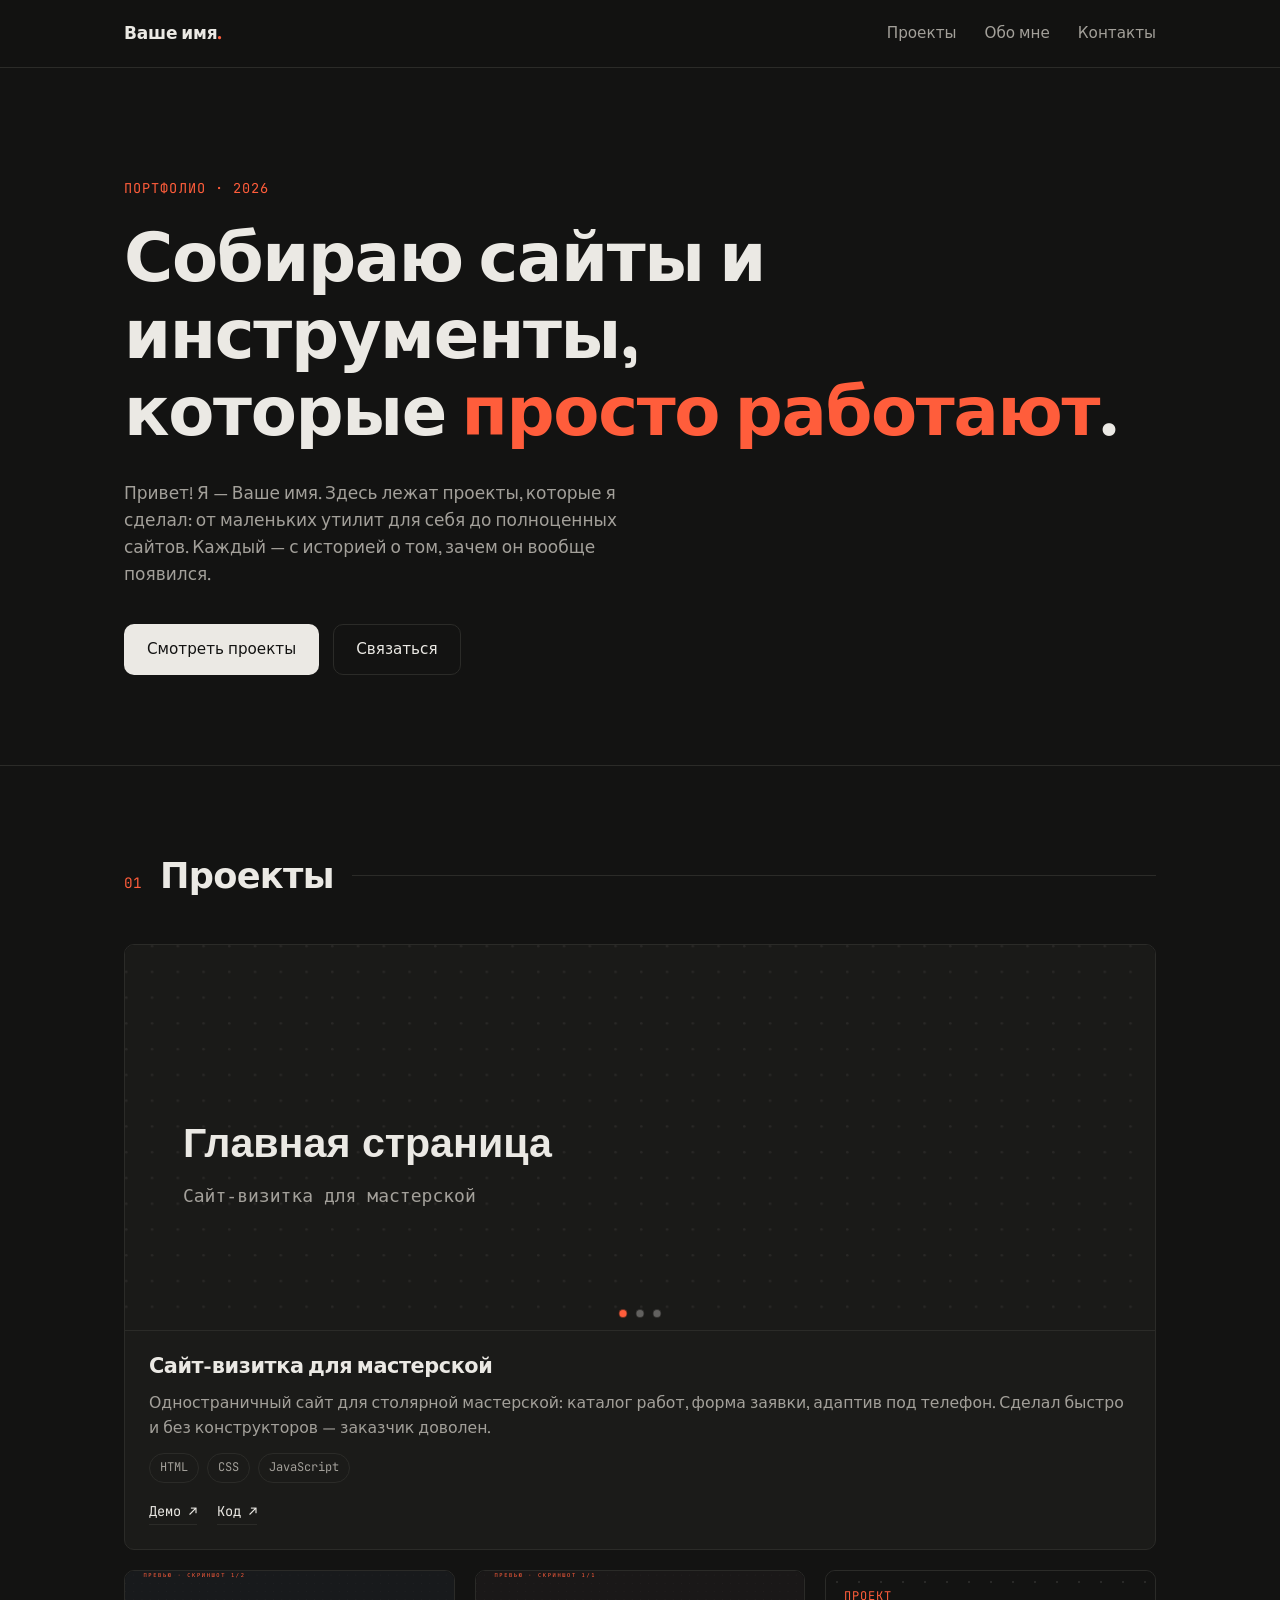
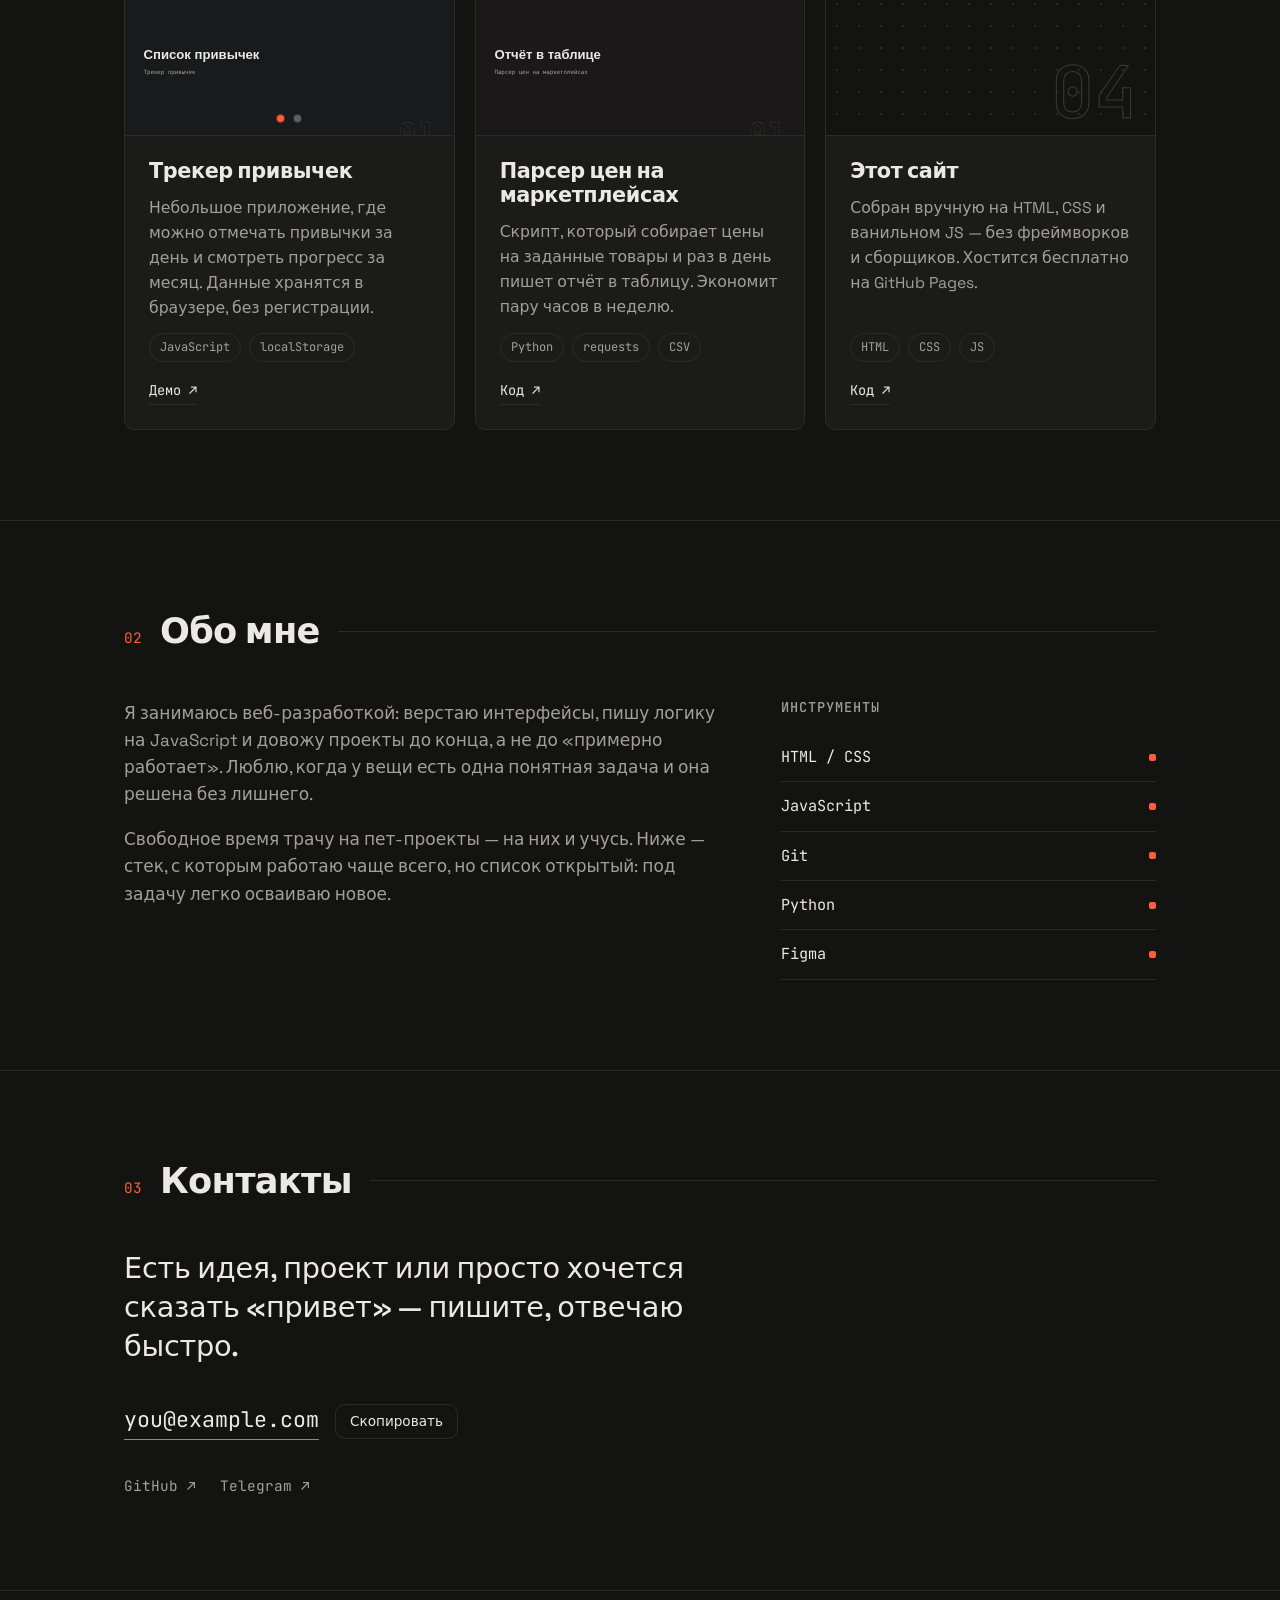
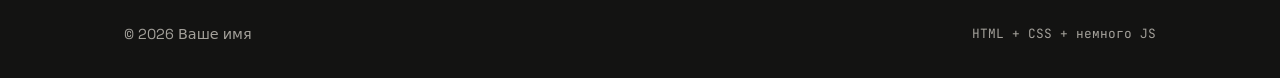
==== index.html @ ff2260fc "Портфолио: первая версия" ====
<!DOCTYPE html>
<html lang="ru">
<head>
  <meta charset="UTF-8">
  <meta name="viewport" content="width=device-width, initial-scale=1.0">
  <title>Портфолио — Ваше имя</title>
  <meta name="description" content="Портфолио: проекты, которыми я занимаюсь — сайты, инструменты и всё, что получилось собрать.">
  <link rel="icon" type="image/svg+xml" href="favicon.svg">

  <!-- Open Graph: так ссылка красиво выглядит, когда кидаешь её в телеграм -->
  <meta property="og:type" content="website">
  <meta property="og:title" content="Портфолио — Ваше имя">
  <meta property="og:description" content="Проекты, которыми я занимаюсь — сайты, инструменты и всё, что получилось собрать.">
  <meta property="og:locale" content="ru_RU">

  <link rel="preconnect" href="https://fonts.googleapis.com">
  <link rel="preconnect" href="https://fonts.gstatic.com" crossorigin>
  <link href="https://fonts.googleapis.com/css2?family=Space+Grotesk:wght@400;500;700&family=JetBrains+Mono:wght@400;500&display=swap" rel="stylesheet">

  <link rel="stylesheet" href="css/style.css">
</head>
<body>

  <a class="skip-link" href="#projects">Перейти к проектам</a>

  <header class="site-header" id="top">
    <div class="container header-inner">
      <a class="logo" href="#top"><span data-bind="name">Ваше имя</span></a>
      <nav class="site-nav" aria-label="Основная навигация">
        <a href="#projects">Проекты</a>
        <a href="#about">Обо мне</a>
        <a href="#contacts">Контакты</a>
      </nav>
    </div>
  </header>

  <main>

    <!-- ===== Приветствие =====
         Текст ниже — заглушка. Замени на свой: кто ты и что делаешь,
         одним-двумя предложениями, своими словами. -->
    <section class="hero">
      <div class="container">
        <p class="kicker mono">Портфолио · 2026</p>
        <h1 class="hero-title">
          Собираю сайты и инструменты,<br>
          которые <em>просто работают</em>.
        </h1>
        <p class="hero-text">
          Привет! Я — <span data-bind="name">Ваше имя</span>. Здесь лежат проекты,
          которые я сделал: от маленьких утилит для себя до полноценных сайтов.
          Каждый — с историей о том, зачем он вообще появился.
        </p>
        <div class="hero-actions">
          <a class="btn btn-solid" href="#projects">Смотреть проекты</a>
          <a class="btn btn-ghost" href="#contacts">Связаться</a>
        </div>
      </div>
    </section>

    <!-- ===== Проекты =====
         Сами проекты лежат в js/data.js — добавляй и меняй их там. -->
    <section class="section" id="projects">
      <div class="container">
        <div class="section-head">
          <span class="section-num mono">01</span>
          <h2>Проекты</h2>
          <span class="section-rule" aria-hidden="true"></span>
        </div>
        <div class="projects-grid" id="projects-grid">
          <!-- карточки рендерятся из js/data.js -->
        </div>
      </div>
    </section>

    <!-- ===== Обо мне ===== -->
    <section class="section" id="about">
      <div class="container">
        <div class="section-head">
          <span class="section-num mono">02</span>
          <h2>Обо мне</h2>
          <span class="section-rule" aria-hidden="true"></span>
        </div>
        <div class="about-grid">
          <div class="about-text">
            <!-- Замени на свой рассказ: чем занимаешься, что умеешь, что интересно. -->
            <p>
              Я занимаюсь веб-разработкой: верстаю интерфейсы, пишу логику на JavaScript
              и довожу проекты до конца, а не до «примерно работает». Люблю, когда у
              вещи есть одна понятная задача и она решена без лишнего.
            </p>
            <p>
              Свободное время трачу на пет-проекты — на них и учусь. Ниже — стек, с
              которым работаю чаще всего, но список открытый: под задачу легко осваиваю
              новое.
            </p>
          </div>
          <div class="about-stack">
            <h3 class="mono">Инструменты</h3>
            <ul class="stack-list mono">
              <li>HTML / CSS</li>
              <li>JavaScript</li>
              <li>Git</li>
              <li>Python</li>
              <li>Figma</li>
            </ul>
          </div>
        </div>
      </div>
    </section>

    <!-- ===== Контакты ===== -->
    <section class="section" id="contacts">
      <div class="container">
        <div class="section-head">
          <span class="section-num mono">03</span>
          <h2>Контакты</h2>
          <span class="section-rule" aria-hidden="true"></span>
        </div>
        <div class="contacts-inner">
          <p class="contacts-lead">
            Есть идея, проект или просто хочется сказать «привет» — пишите,
            отвечаю быстро.
          </p>
          <div class="email-row">
            <a class="email-link mono" id="email-link" href="mailto:you@example.com">you@example.com</a>
            <button class="btn btn-ghost btn-small" id="copy-email" type="button">Скопировать</button>
          </div>
          <ul class="socials mono" id="socials">
            <!-- ссылки подтягиваются из js/data.js -->
          </ul>
        </div>
      </div>
    </section>

  </main>

  <footer class="site-footer">
    <div class="container footer-inner">
      <span>© <span id="year">2026</span> <span data-bind="name">Ваше имя</span></span>
      <span class="mono footer-note">HTML + CSS + немного JS</span>
    </div>
  </footer>

  <script src="js/data.js"></script>
  <script src="js/main.js"></script>
</body>
</html>
---- css/style.css ----
/* ============================================================
   Портфолио — стили
   Палитра и шрифты настраиваются здесь, в :root
   ============================================================ */

:root {
  --bg: #131312;          /* фон страницы */
  --bg-soft: #1b1b19;     /* фон карточек и блоков */
  --ink: #ebe9e4;         /* основной текст */
  --muted: #a3a09a;       /* второстепенный текст */
  --line: #2b2b28;        /* границы и линейки */
  --accent: #ff5d3b;      /* акцентный цвет */

  --font-main: "Space Grotesk", system-ui, -apple-system, "Segoe UI", sans-serif;
  --font-mono: "JetBrains Mono", ui-monospace, "Cascadia Mono", monospace;

  --radius: 10px;
  --header-h: 68px;
}

/* ---------- База ---------- */

*,
*::before,
*::after {
  box-sizing: border-box;
}

html {
  scroll-padding-top: calc(var(--header-h) + 16px);
}

body {
  margin: 0;
  background: var(--bg);
  color: var(--ink);
  font-family: var(--font-main);
  font-size: 17px;
  line-height: 1.6;
  -webkit-font-smoothing: antialiased;
  text-rendering: optimizeLegibility;
}

.container {
  max-width: 1080px;
  margin: 0 auto;
  padding: 0 24px;
}

.mono {
  font-family: var(--font-mono);
}

a {
  color: inherit;
}

h1, h2, h3 {
  line-height: 1.15;
  margin: 0;
  font-weight: 700;
  letter-spacing: -0.02em;
}

::selection {
  background: var(--accent);
  color: var(--bg);
}

:focus-visible {
  outline: 2px solid var(--accent);
  outline-offset: 3px;
  border-radius: 4px;
}

.skip-link {
  position: absolute;
  left: -999px;
  top: 0;
  background: var(--accent);
  color: var(--bg);
  padding: 10px 16px;
  border-radius: 0 0 8px 0;
  z-index: 100;
}

.skip-link:focus {
  left: 0;
}

/* ---------- Шапка ---------- */

.site-header {
  position: sticky;
  top: 0;
  z-index: 50;
  height: var(--header-h);
  background: rgba(19, 19, 18, 0.85);
  backdrop-filter: blur(10px);
  -webkit-backdrop-filter: blur(10px);
  border-bottom: 1px solid var(--line);
}

.header-inner {
  height: 100%;
  display: flex;
  align-items: center;
  justify-content: space-between;
}

.logo {
  text-decoration: none;
  font-weight: 700;
  letter-spacing: -0.01em;
  white-space: nowrap;
}

.logo::after {
  content: ".";
  color: var(--accent);
}

.site-nav {
  display: flex;
  gap: 28px;
}

.site-nav a {
  text-decoration: none;
  color: var(--muted);
  font-size: 0.95rem;
  white-space: nowrap;
  transition: color 0.2s;
}

.site-nav a:hover {
  color: var(--ink);
}

/* ---------- Приветствие ---------- */

.hero {
  padding: 110px 0 90px;
  border-bottom: 1px solid var(--line);
}

.kicker {
  margin: 0 0 20px;
  color: var(--accent);
  font-size: 0.85rem;
  letter-spacing: 0.08em;
  text-transform: uppercase;
}

.hero-title {
  font-size: clamp(2.2rem, 6vw, 4.2rem);
  margin: 0 0 28px;
}

.hero-title em {
  font-style: normal;
  color: var(--accent);
}

.hero-text {
  max-width: 560px;
  color: var(--muted);
  margin: 0 0 36px;
}

.hero-actions {
  display: flex;
  gap: 14px;
  flex-wrap: wrap;
}

/* ---------- Кнопки ---------- */

.btn {
  display: inline-block;
  padding: 12px 22px;
  border-radius: var(--radius);
  text-decoration: none;
  font-family: var(--font-main);
  font-size: 0.95rem;
  font-weight: 500;
  border: 1px solid transparent;
  cursor: pointer;
  transition: background 0.2s, border-color 0.2s, color 0.2s, transform 0.15s;
}

.btn:active {
  transform: translateY(1px);
}

.btn-solid {
  background: var(--ink);
  color: var(--bg);
}

.btn-solid:hover {
  background: var(--accent);
  color: #131312;
}

.btn-ghost {
  border-color: var(--line);
  color: var(--ink);
  background: transparent;
}

.btn-ghost:hover {
  border-color: var(--accent);
  color: var(--accent);
}

.btn-small {
  padding: 8px 14px;
  font-size: 0.85rem;
}

/* ---------- Секции ---------- */

.section {
  padding: 90px 0;
  border-bottom: 1px solid var(--line);
}

.section-head {
  display: flex;
  align-items: baseline;
  gap: 18px;
  margin-bottom: 48px;
}

.section-num {
  color: var(--accent);
  font-size: 0.9rem;
}

.section-head h2 {
  font-size: clamp(1.6rem, 3.5vw, 2.2rem);
}

.section-rule {
  flex: 1;
  height: 1px;
  background: var(--line);
  align-self: center;
}

/* ---------- Проекты ---------- */

.projects-grid {
  display: grid;
  grid-template-columns: repeat(auto-fit, minmax(320px, 1fr));
  gap: 20px;
}

.project-card {
  display: flex;
  flex-direction: column;
  background: var(--bg-soft);
  border: 1px solid var(--line);
  border-radius: var(--radius);
  overflow: hidden;
  transition: border-color 0.2s, transform 0.2s;
}

.project-card:hover {
  border-color: #4a4a45;
  transform: translateY(-3px);
}

.project-card.featured {
  grid-column: 1 / -1;
}

.project-cover {
  position: relative;
  aspect-ratio: 16 / 8;
  background-color: var(--bg);
  background-image: radial-gradient(rgba(235, 233, 228, 0.10) 1px, transparent 1px);
  background-size: 22px 22px;
  border-bottom: 1px solid var(--line);
  overflow: hidden;
}

.project-card.featured .project-cover {
  aspect-ratio: 16 / 6;
}

.project-cover img {
  width: 100%;
  height: 100%;
  object-fit: cover;
  display: block;
}

.cover-num {
  position: absolute;
  right: 18px;
  bottom: 6px;
  font-family: var(--font-mono);
  font-size: 4.5rem;
  font-weight: 500;
  color: transparent;
  -webkit-text-stroke: 1px #3a3a36;
  line-height: 1;
  user-select: none;
}

.cover-tag {
  position: absolute;
  left: 18px;
  top: 16px;
  font-family: var(--font-mono);
  font-size: 0.75rem;
  letter-spacing: 0.08em;
  text-transform: uppercase;
  color: var(--accent);
}

.project-body {
  display: flex;
  flex-direction: column;
  gap: 12px;
  padding: 24px;
  flex: 1;
}

.project-title {
  font-size: 1.3rem;
}

.project-desc {
  margin: 0;
  color: var(--muted);
  font-size: 0.98rem;
  flex: 1;
}

.project-tags {
  display: flex;
  flex-wrap: wrap;
  gap: 8px;
  list-style: none;
  margin: 0;
  padding: 0;
}

.project-tags li {
  font-family: var(--font-mono);
  font-size: 0.75rem;
  color: var(--muted);
  border: 1px solid var(--line);
  padding: 4px 10px;
  border-radius: 999px;
}

.project-links {
  display: flex;
  gap: 20px;
  margin-top: 6px;
}

.project-links a {
  font-family: var(--font-mono);
  font-size: 0.85rem;
  text-decoration: none;
  color: var(--ink);
  border-bottom: 1px solid var(--line);
  padding-bottom: 2px;
  transition: border-color 0.2s, color 0.2s;
}

.project-links a:hover {
  color: var(--accent);
  border-color: var(--accent);
}

/* ---------- Обо мне ---------- */

.about-grid {
  display: grid;
  grid-template-columns: 1.6fr 1fr;
  gap: 56px;
}

.about-text p {
  margin: 0 0 18px;
  color: var(--muted);
  max-width: 60ch;
}

.about-text p:last-child {
  margin-bottom: 0;
}

.about-stack h3 {
  font-size: 0.85rem;
  font-weight: 500;
  letter-spacing: 0.08em;
  text-transform: uppercase;
  color: var(--muted);
  margin-bottom: 18px;
}

.stack-list {
  list-style: none;
  margin: 0;
  padding: 0;
  font-size: 0.95rem;
}

.stack-list li {
  padding: 12px 0;
  border-bottom: 1px solid var(--line);
  display: flex;
  align-items: center;
  justify-content: space-between;
}

.stack-list li::after {
  content: "";
  width: 7px;
  height: 7px;
  background: var(--accent);
  border-radius: 2px;
}

/* ---------- Контакты ---------- */

.contacts-inner {
  max-width: 620px;
}

.contacts-lead {
  font-size: clamp(1.3rem, 3vw, 1.8rem);
  font-weight: 500;
  line-height: 1.35;
  letter-spacing: -0.01em;
  margin: 0 0 36px;
}

.email-row {
  display: flex;
  align-items: center;
  gap: 16px;
  flex-wrap: wrap;
  margin-bottom: 32px;
}

.email-link {
  font-size: clamp(1.05rem, 2.5vw, 1.35rem);
  text-decoration: none;
  border-bottom: 1px solid var(--accent);
  padding-bottom: 3px;
  transition: color 0.2s;
}

.email-link:hover {
  color: var(--accent);
}

.socials {
  list-style: none;
  margin: 0;
  padding: 0;
  display: flex;
  gap: 24px;
  flex-wrap: wrap;
}

.socials a {
  text-decoration: none;
  color: var(--muted);
  font-size: 0.9rem;
  transition: color 0.2s;
}

.socials a:hover {
  color: var(--accent);
}

/* ---------- Подвал ---------- */

.site-footer {
  padding: 32px 0;
}

.footer-inner {
  display: flex;
  justify-content: space-between;
  align-items: center;
  gap: 12px;
  flex-wrap: wrap;
  color: var(--muted);
  font-size: 0.9rem;
}

.footer-note {
  font-size: 0.8rem;
  color: var(--muted);
}

/* ---------- Анимация появления ---------- */

.reveal {
  opacity: 0;
  transform: translateY(18px);
  transition: opacity 0.6s ease, transform 0.6s ease;
}

.reveal.is-visible {
  opacity: 1;
  transform: none;
}

@media (prefers-reduced-motion: reduce) {
  .reveal {
    opacity: 1;
    transform: none;
    transition: none;
  }
  html {
    scroll-behavior: auto;
  }
  .project-card:hover {
    transform: none;
  }
}

/* ---------- Адаптив ---------- */

@media (max-width: 480px) {
  .header-inner {
    gap: 12px;
  }

  .site-nav {
    gap: 16px;
  }

  .site-nav a {
    font-size: 0.88rem;
  }
}

@media (max-width: 760px) {
  .hero {
    padding: 70px 0 60px;
  }

  .section {
    padding: 60px 0;
  }

  .about-grid {
    grid-template-columns: 1fr;
    gap: 40px;
  }

  .project-card.featured .project-cover {
    aspect-ratio: 16 / 8;
  }

  .cover-num {
    font-size: 3.4rem;
  }
}

/* ---------- Галерея в карточке проекта ---------- */

.cover-track {
  display: flex;
  width: 100%;
  height: 100%;
  overflow-x: auto;
  scroll-snap-type: x mandatory;
  scrollbar-width: none; /* Firefox */
}

.cover-track::-webkit-scrollbar {
  display: none;
}

.cover-slide {
  flex: 0 0 100%;
  scroll-snap-align: start;
  padding: 0;
  border: none;
  background: var(--bg);
  cursor: zoom-in;
  display: block;
}

.cover-slide img {
  width: 100%;
  height: 100%;
  object-fit: cover;
  display: block;
  user-select: none;
  -webkit-user-drag: none;
}

/* Круглая стрелка — общая для галереи в карточке и лайтбокса */
.g-arrow {
  width: 42px;
  height: 42px;
  border-radius: 50%;
  border: 1px solid var(--line);
  background: rgba(19, 19, 18, 0.75);
  backdrop-filter: blur(6px);
  -webkit-backdrop-filter: blur(6px);
  color: var(--ink);
  display: flex;
  align-items: center;
  justify-content: center;
  cursor: pointer;
  padding: 0;
  transition: border-color 0.2s, color 0.2s, opacity 0.2s;
}

.g-arrow:hover:not(:disabled) {
  border-color: var(--accent);
  color: var(--accent);
}

.g-arrow:disabled {
  opacity: 0.25;
  cursor: default;
}

/* Стрелки внутри обложки карточки */
.project-cover .g-arrow {
  position: absolute;
  top: 50%;
  transform: translateY(-50%);
  z-index: 2;
  opacity: 0;
}

.project-cover .g-arrow.prev { left: 14px; }
.project-cover .g-arrow.next { right: 14px; }

.project-card:hover .project-cover .g-arrow,
.project-card:focus-within .project-cover .g-arrow {
  opacity: 1;
}

@media (hover: none) {
  /* На сенсорных экранах листают свайпом — стрелки не нужны */
  .project-cover .g-arrow {
    display: none;
  }
}

.gallery-dots {
  position: absolute;
  left: 50%;
  bottom: 12px;
  transform: translateX(-50%);
  display: flex;
  gap: 8px;
  z-index: 2;
}

.gallery-dot {
  width: 9px;
  height: 9px;
  padding: 0;
  border-radius: 50%;
  border: 1px solid rgba(19, 19, 18, 0.6);
  background: rgba(235, 233, 228, 0.35);
  cursor: pointer;
  transition: background 0.2s;
}

.gallery-dot.is-active {
  background: var(--accent);
}

/* ---------- Лайтбокс (большой просмотр) ---------- */

.lightbox {
  position: fixed;
  inset: 0;
  z-index: 200;
  display: flex;
  flex-direction: column;
  align-items: center;
  justify-content: center;
  gap: 18px;
  padding: 24px;
  background: rgba(12, 12, 11, 0.92);
  opacity: 0;
  transition: opacity 0.2s ease;
}

.lightbox.is-open {
  opacity: 1;
}

/* Фокус уходит на сам диалог, чтобы на экране не мигала рамка */
.lightbox:focus,
.lightbox:focus-visible {
  outline: none;
}

.lightbox[hidden] {
  display: none;
}

.lightbox-backdrop {
  position: absolute;
  inset: 0;
}

.lightbox-figure {
  position: relative;
  margin: 0;
  display: flex;
  flex-direction: column;
  align-items: center;
  gap: 14px;
  z-index: 1;
}

.lightbox-img {
  max-width: min(1100px, 92vw);
  max-height: 74vh;
  object-fit: contain;
  border: 1px solid var(--line);
  border-radius: var(--radius);
  background: var(--bg-soft);
}

.lightbox-caption {
  color: var(--muted);
  font-size: 0.85rem;
  letter-spacing: 0.04em;
}

.lightbox-close {
  position: absolute;
  top: 20px;
  right: 20px;
  width: 44px;
  height: 44px;
  border-radius: 50%;
  border: 1px solid var(--line);
  background: rgba(19, 19, 18, 0.75);
  color: var(--ink);
  display: flex;
  align-items: center;
  justify-content: center;
  cursor: pointer;
  z-index: 2;
  transition: border-color 0.2s, color 0.2s;
}

.lightbox-close:hover {
  border-color: var(--accent);
  color: var(--accent);
}

.lightbox .g-arrow.prev {
  position: absolute;
  left: 20px;
  top: 50%;
  transform: translateY(-50%);
  z-index: 2;
}

.lightbox .g-arrow.next {
  position: absolute;
  right: 20px;
  top: 50%;
  transform: translateY(-50%);
  z-index: 2;
}

.lightbox-demo {
  z-index: 1;
}

@media (max-width: 600px) {
  .lightbox {
    padding: 14px;
    gap: 12px;
  }

  .lightbox-img {
    max-height: 66vh;
  }

  .lightbox-close {
    top: 12px;
    right: 12px;
  }

  .lightbox .g-arrow.prev { left: 10px; }
  .lightbox .g-arrow.next { right: 10px; }
}

@media (prefers-reduced-motion: reduce) {
  .lightbox,
  .g-arrow,
  .gallery-dot {
    transition: none;
  }
}
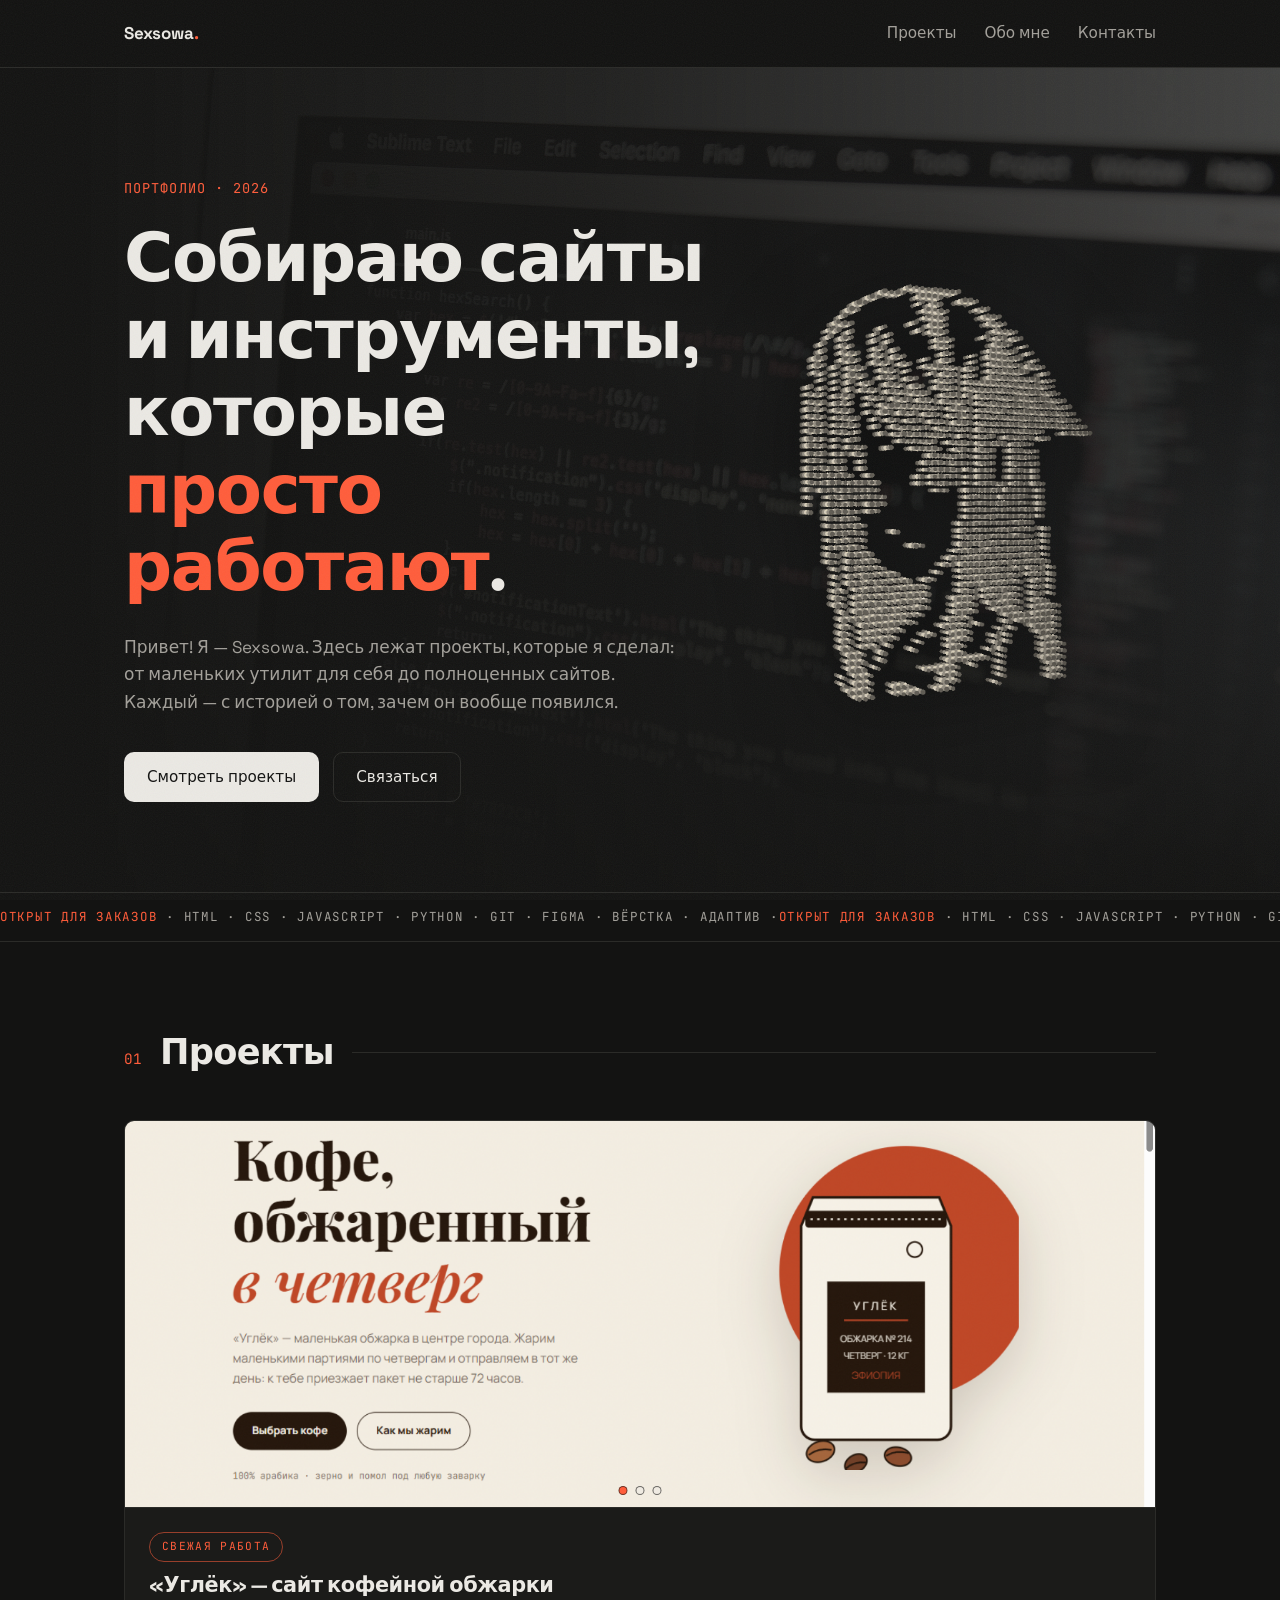
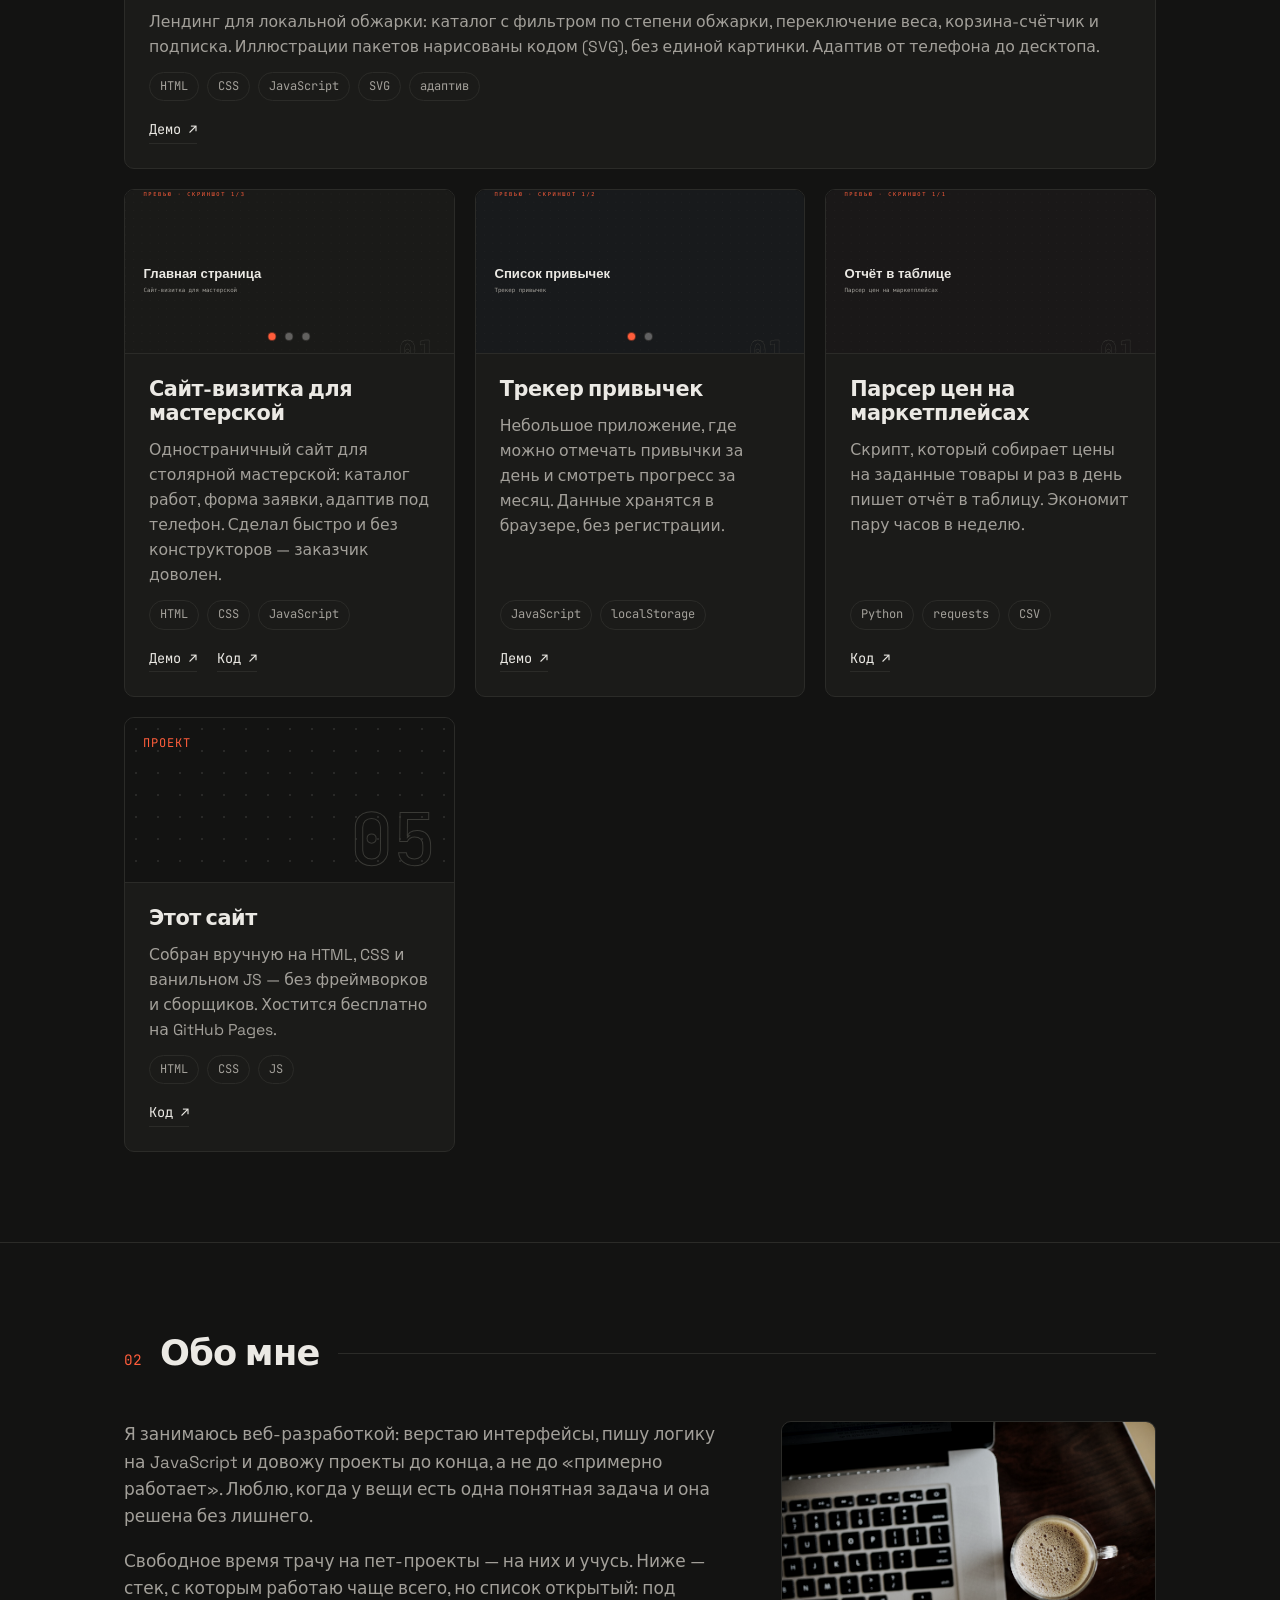
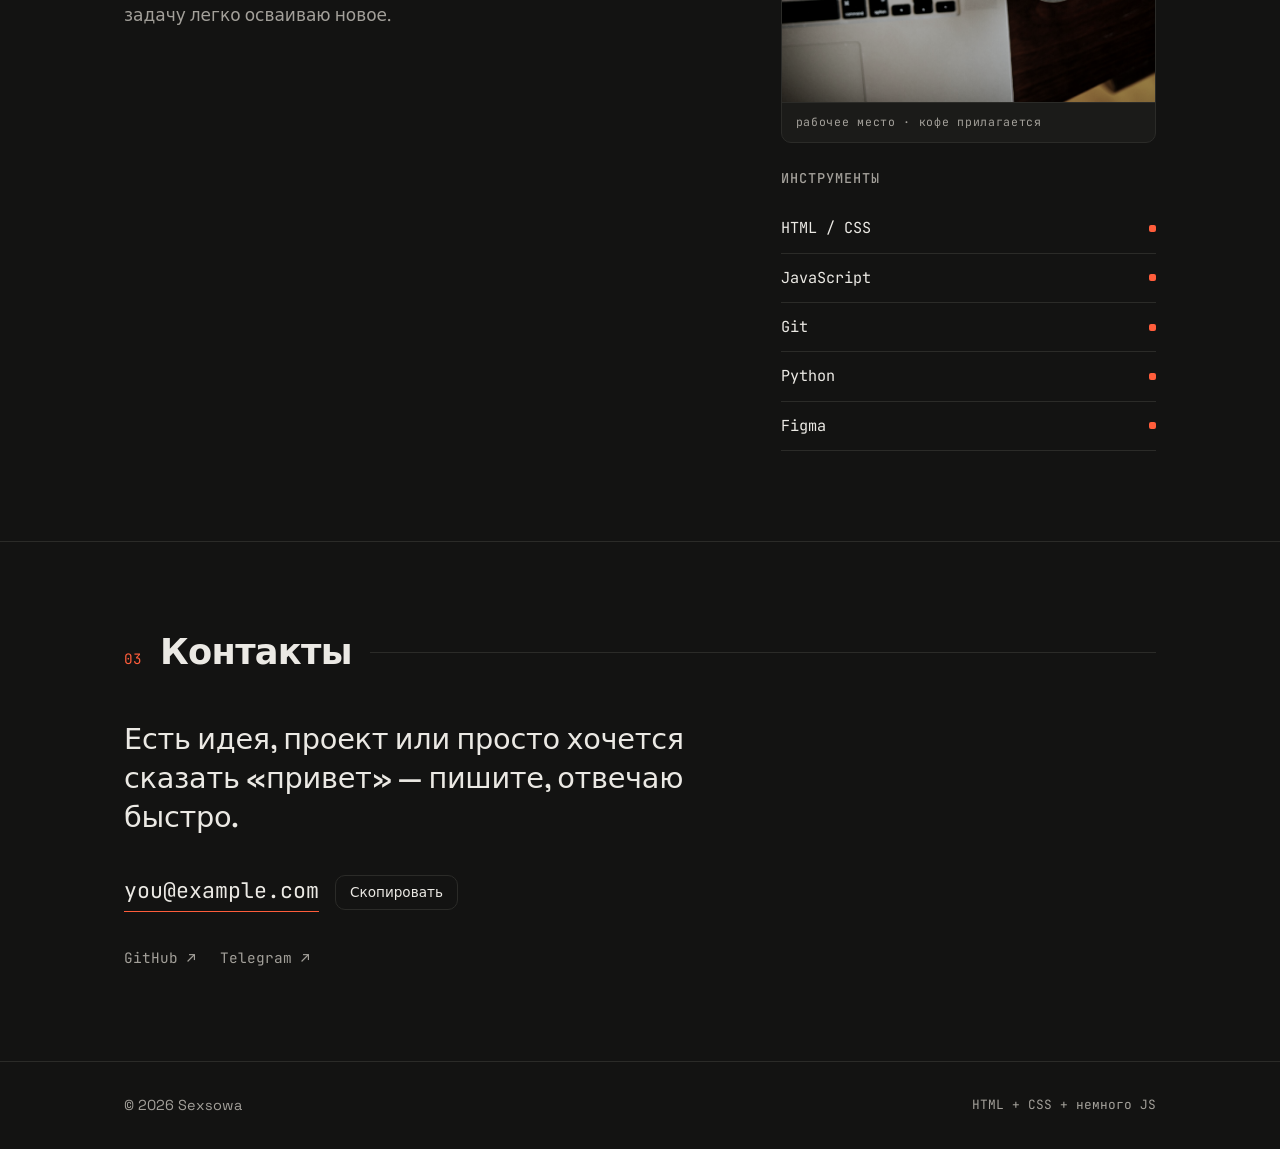
==== commit 8c54f23e: "Ник Sexsowa в оформлении, гиф-сигнатура в hero, фон и бегущая строка" ====
--- a/index.html
+++ b/index.html
@@ -3,13 +3,13 @@
 <head>
   <meta charset="UTF-8">
   <meta name="viewport" content="width=device-width, initial-scale=1.0">
-  <title>Портфолио — Ваше имя</title>
-  <meta name="description" content="Портфолио: проекты, которыми я занимаюсь — сайты, инструменты и всё, что получилось собрать.">
+  <title>Sexsowa — портфолио</title>
+  <meta name="description" content="Портфолио Sexsowa: проекты, которыми я занимаюсь — сайты, инструменты и всё, что получилось собрать.">
   <link rel="icon" type="image/svg+xml" href="favicon.svg">
 
   <!-- Open Graph: так ссылка красиво выглядит, когда кидаешь её в телеграм -->
   <meta property="og:type" content="website">
-  <meta property="og:title" content="Портфолио — Ваше имя">
+  <meta property="og:title" content="Sexsowa — портфолио">
   <meta property="og:description" content="Проекты, которыми я занимаюсь — сайты, инструменты и всё, что получилось собрать.">
   <meta property="og:locale" content="ru_RU">
 
@@ -36,27 +36,42 @@
 
   <main>
 
-    <!-- ===== Приветствие =====
-         Текст ниже — заглушка. Замени на свой: кто ты и что делаешь,
-         одним-двумя предложениями, своими словами. -->
+    <!-- ===== Приветствие ===== -->
     <section class="hero">
-      <div class="container">
-        <p class="kicker mono">Портфолио · 2026</p>
-        <h1 class="hero-title">
-          Собираю сайты и инструменты,<br>
-          которые <em>просто работают</em>.
-        </h1>
-        <p class="hero-text">
-          Привет! Я — <span data-bind="name">Ваше имя</span>. Здесь лежат проекты,
-          которые я сделал: от маленьких утилит для себя до полноценных сайтов.
-          Каждый — с историей о том, зачем он вообще появился.
-        </p>
-        <div class="hero-actions">
-          <a class="btn btn-solid" href="#projects">Смотреть проекты</a>
-          <a class="btn btn-ghost" href="#contacts">Связаться</a>
+      <!-- Фото: "Macro laptop coding" с Wikimedia Commons (оригинал Unsplash) -->
+      <div class="hero-bg" aria-hidden="true">
+        <img src="img/hero.jpg" alt="">
+      </div>
+      <div class="container hero-grid">
+        <div class="hero-main">
+          <p class="kicker mono">Портфолио · 2026</p>
+          <h1 class="hero-title">
+            Собираю сайты и инструменты,<br>
+            которые <em>просто работают</em>.
+          </h1>
+          <p class="hero-text">
+            Привет! Я — <span data-bind="name">Sexsowa</span>. Здесь лежат проекты,
+            которые я сделал: от маленьких утилит для себя до полноценных сайтов.
+            Каждый — с историей о том, зачем он вообще появился.
+          </p>
+          <div class="hero-actions">
+            <a class="btn btn-solid" href="#projects">Смотреть проекты</a>
+            <a class="btn btn-ghost" href="#contacts">Связаться</a>
+          </div>
+        </div>
+        <div class="hero-art">
+          <img src="img/sig.gif" alt="Анимированная сигнатура Sexsowa" width="480" height="574">
         </div>
       </div>
     </section>
+
+    <!-- ===== Бегущая строка ===== -->
+    <div class="ticker" aria-hidden="true">
+      <div class="ticker-track mono">
+        <span><em>открыт для заказов</em> · HTML · CSS · JavaScript · Python · Git · Figma · вёрстка · адаптив · </span>
+        <span><em>открыт для заказов</em> · HTML · CSS · JavaScript · Python · Git · Figma · вёрстка · адаптив · </span>
+      </div>
+    </div>
 
     <!-- ===== Проекты =====
          Сами проекты лежат в js/data.js — добавляй и меняй их там. -->
@@ -95,15 +110,22 @@
               новое.
             </p>
           </div>
-          <div class="about-stack">
-            <h3 class="mono">Инструменты</h3>
-            <ul class="stack-list mono">
-              <li>HTML / CSS</li>
-              <li>JavaScript</li>
-              <li>Git</li>
-              <li>Python</li>
-              <li>Figma</li>
-            </ul>
+          <div class="about-side">
+            <!-- Фото: "Coffee cup next to laptop..." с Wikimedia Commons -->
+            <figure class="about-photo">
+              <img src="img/about.jpg" alt="Ноутбук и чашка кофе на деревянном столе — рабочее место">
+              <figcaption class="mono">рабочее место · кофе прилагается</figcaption>
+            </figure>
+            <div class="about-stack">
+              <h3 class="mono">Инструменты</h3>
+              <ul class="stack-list mono">
+                <li>HTML / CSS</li>
+                <li>JavaScript</li>
+                <li>Git</li>
+                <li>Python</li>
+                <li>Figma</li>
+              </ul>
+            </div>
           </div>
         </div>
       </div>
--- a/css/style.css
+++ b/css/style.css
@@ -140,8 +140,67 @@
 /* ---------- Приветствие ---------- */
 
 .hero {
+  position: relative;
   padding: 110px 0 90px;
   border-bottom: 1px solid var(--line);
+  overflow: hidden;
+}
+
+.hero .container {
+  position: relative;
+  z-index: 1;
+}
+
+/* фоновое фото: тёмный редактор с кодом, приглушён градиентом */
+.hero-bg {
+  position: absolute;
+  inset: 0;
+  z-index: 0;
+}
+
+.hero-bg img {
+  width: 100%;
+  height: 100%;
+  object-fit: cover;
+  object-position: 70% center;
+  filter: grayscale(65%) contrast(1.05) brightness(0.55);
+  opacity: 0.5;
+}
+
+.hero-bg::after {
+  content: "";
+  position: absolute;
+  inset: 0;
+  background:
+    linear-gradient(90deg, var(--bg) 6%, rgba(19, 19, 18, 0.78) 46%, rgba(19, 19, 18, 0.22) 100%),
+    linear-gradient(0deg, var(--bg) 0%, rgba(19, 19, 18, 0) 45%);
+}
+
+/* Сетка приветствия: текст слева, анимационная сигнатура справа */
+.hero-grid {
+  display: grid;
+  grid-template-columns: 1.5fr 1fr;
+  gap: 48px;
+  align-items: center;
+}
+
+.hero-art {
+  display: flex;
+  justify-content: center;
+}
+
+.hero-art img {
+  width: auto;
+  max-width: 100%;
+  height: auto;
+  max-height: 440px;
+  filter: drop-shadow(0 18px 44px rgba(0, 0, 0, 0.55));
+}
+
+@media (prefers-reduced-motion: reduce) {
+  .hero-art img {
+    display: none;
+  }
 }
 
 .kicker {
@@ -219,6 +278,38 @@
   font-size: 0.85rem;
 }
 
+/* ---------- Бегущая строка ---------- */
+
+.ticker {
+  overflow: hidden;
+  padding: 14px 0;
+  border-bottom: 1px solid var(--line);
+  background: var(--bg);
+}
+
+.ticker-track {
+  display: flex;
+  width: max-content;
+  animation: ticker-scroll 38s linear infinite;
+}
+
+.ticker-track span {
+  white-space: nowrap;
+  font-size: 0.78rem;
+  letter-spacing: 0.14em;
+  text-transform: uppercase;
+  color: var(--muted);
+}
+
+.ticker-track em {
+  font-style: normal;
+  color: var(--accent);
+}
+
+@keyframes ticker-scroll {
+  to { transform: translateX(-50%); }
+}
+
 /* ---------- Секции ---------- */
 
 .section {
@@ -329,6 +420,17 @@
   flex: 1;
 }
 
+.card-badge {
+  width: max-content;
+  padding: 5px 12px;
+  border: 1px solid rgba(255, 93, 59, 0.55);
+  color: var(--accent);
+  border-radius: 999px;
+  font-size: 0.7rem;
+  letter-spacing: 0.12em;
+  text-transform: uppercase;
+}
+
 .project-title {
   font-size: 1.3rem;
 }
@@ -397,6 +499,35 @@
   margin-bottom: 0;
 }
 
+.about-photo {
+  margin: 0 0 28px;
+  border: 1px solid var(--line);
+  border-radius: var(--radius);
+  overflow: hidden;
+  background: var(--bg-soft);
+}
+
+.about-photo img {
+  display: block;
+  width: 100%;
+  aspect-ratio: 4 / 3;
+  object-fit: cover;
+  filter: grayscale(55%) contrast(1.05) brightness(0.95);
+  transition: filter 0.35s ease;
+}
+
+.about-photo:hover img {
+  filter: grayscale(0%) contrast(1.02) brightness(0.98);
+}
+
+.about-photo figcaption {
+  padding: 10px 14px;
+  border-top: 1px solid var(--line);
+  font-size: 0.72rem;
+  letter-spacing: 0.06em;
+  color: var(--muted);
+}
+
 .about-stack h3 {
   font-size: 0.85rem;
   font-weight: 500;
@@ -529,6 +660,44 @@
   .project-card:hover {
     transform: none;
   }
+  .ticker-track {
+    animation: none;
+  }
+  .cover-slide img {
+    transition: none;
+  }
+}
+
+/* ---------- Зерно поверх страницы ---------- */
+
+body::after {
+  content: "";
+  position: fixed;
+  inset: 0;
+  z-index: 2000;
+  pointer-events: none;
+  opacity: 0.05;
+  background-image: url("data:image/svg+xml,%3Csvg xmlns='http://www.w3.org/2000/svg' width='120' height='120'%3E%3Cfilter id='n'%3E%3CfeTurbulence type='fractalNoise' baseFrequency='0.9' numOctaves='2'/%3E%3C/filter%3E%3Crect width='120' height='120' filter='url(%23n)'/%3E%3C/svg%3E");
+}
+
+/* ---------- Скроллбар ---------- */
+
+::-webkit-scrollbar {
+  width: 10px;
+}
+
+::-webkit-scrollbar-track {
+  background: var(--bg);
+}
+
+::-webkit-scrollbar-thumb {
+  background: #2e2e2a;
+  border-radius: 999px;
+  border: 2px solid var(--bg);
+}
+
+::-webkit-scrollbar-thumb:hover {
+  background: #3c3c37;
 }
 
 /* ---------- Адаптив ---------- */
@@ -550,6 +719,20 @@
 @media (max-width: 760px) {
   .hero {
     padding: 70px 0 60px;
+  }
+
+  .hero-bg img {
+    opacity: 0.32;
+    filter: grayscale(80%) contrast(1.05) brightness(0.5);
+  }
+
+  .hero-grid {
+    grid-template-columns: 1fr;
+    gap: 28px;
+  }
+
+  .hero-art img {
+    max-height: 340px;
   }
 
   .section {
@@ -593,6 +776,7 @@
   background: var(--bg);
   cursor: zoom-in;
   display: block;
+  overflow: hidden;
 }
 
 .cover-slide img {
@@ -602,6 +786,11 @@
   display: block;
   user-select: none;
   -webkit-user-drag: none;
+  transition: transform 0.6s ease;
+}
+
+.project-card:hover .cover-slide img {
+  transform: scale(1.035);
 }
 
 /* Круглая стрелка — общая для галереи в карточке и лайтбокса */
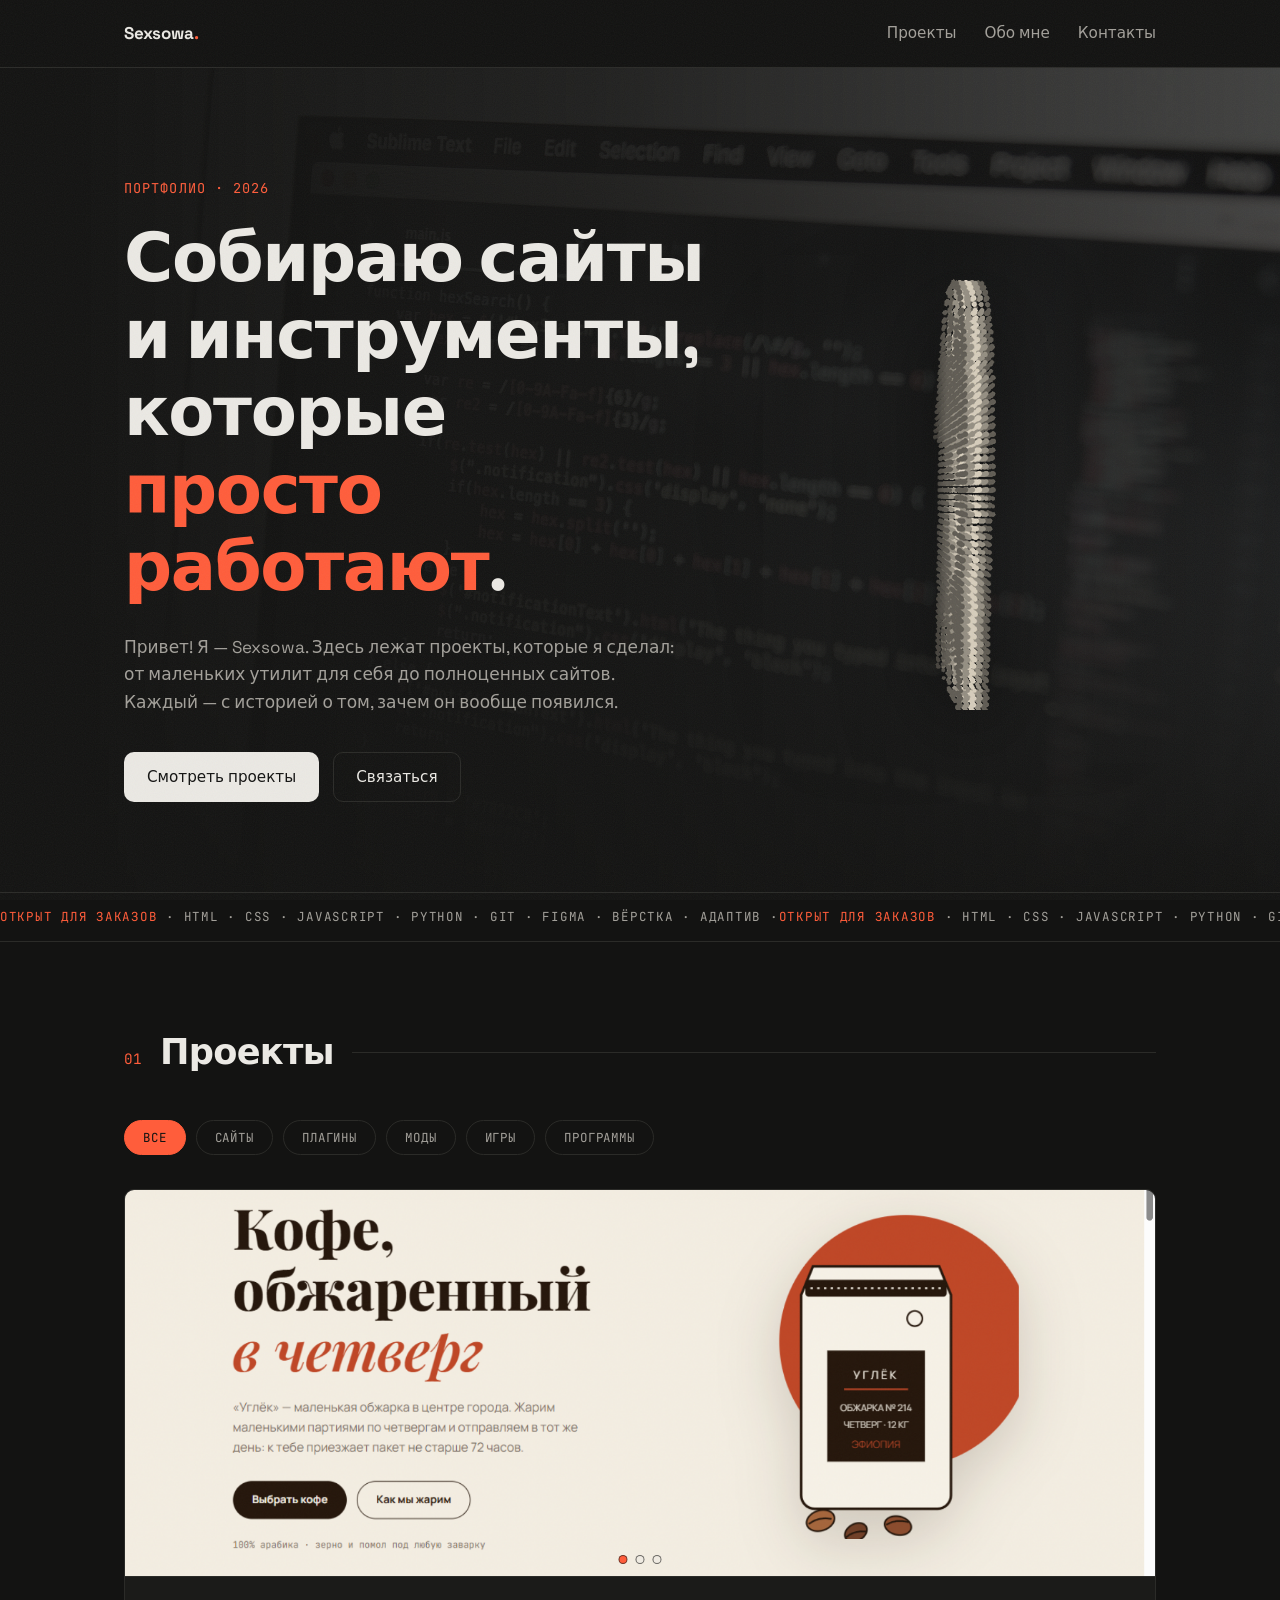
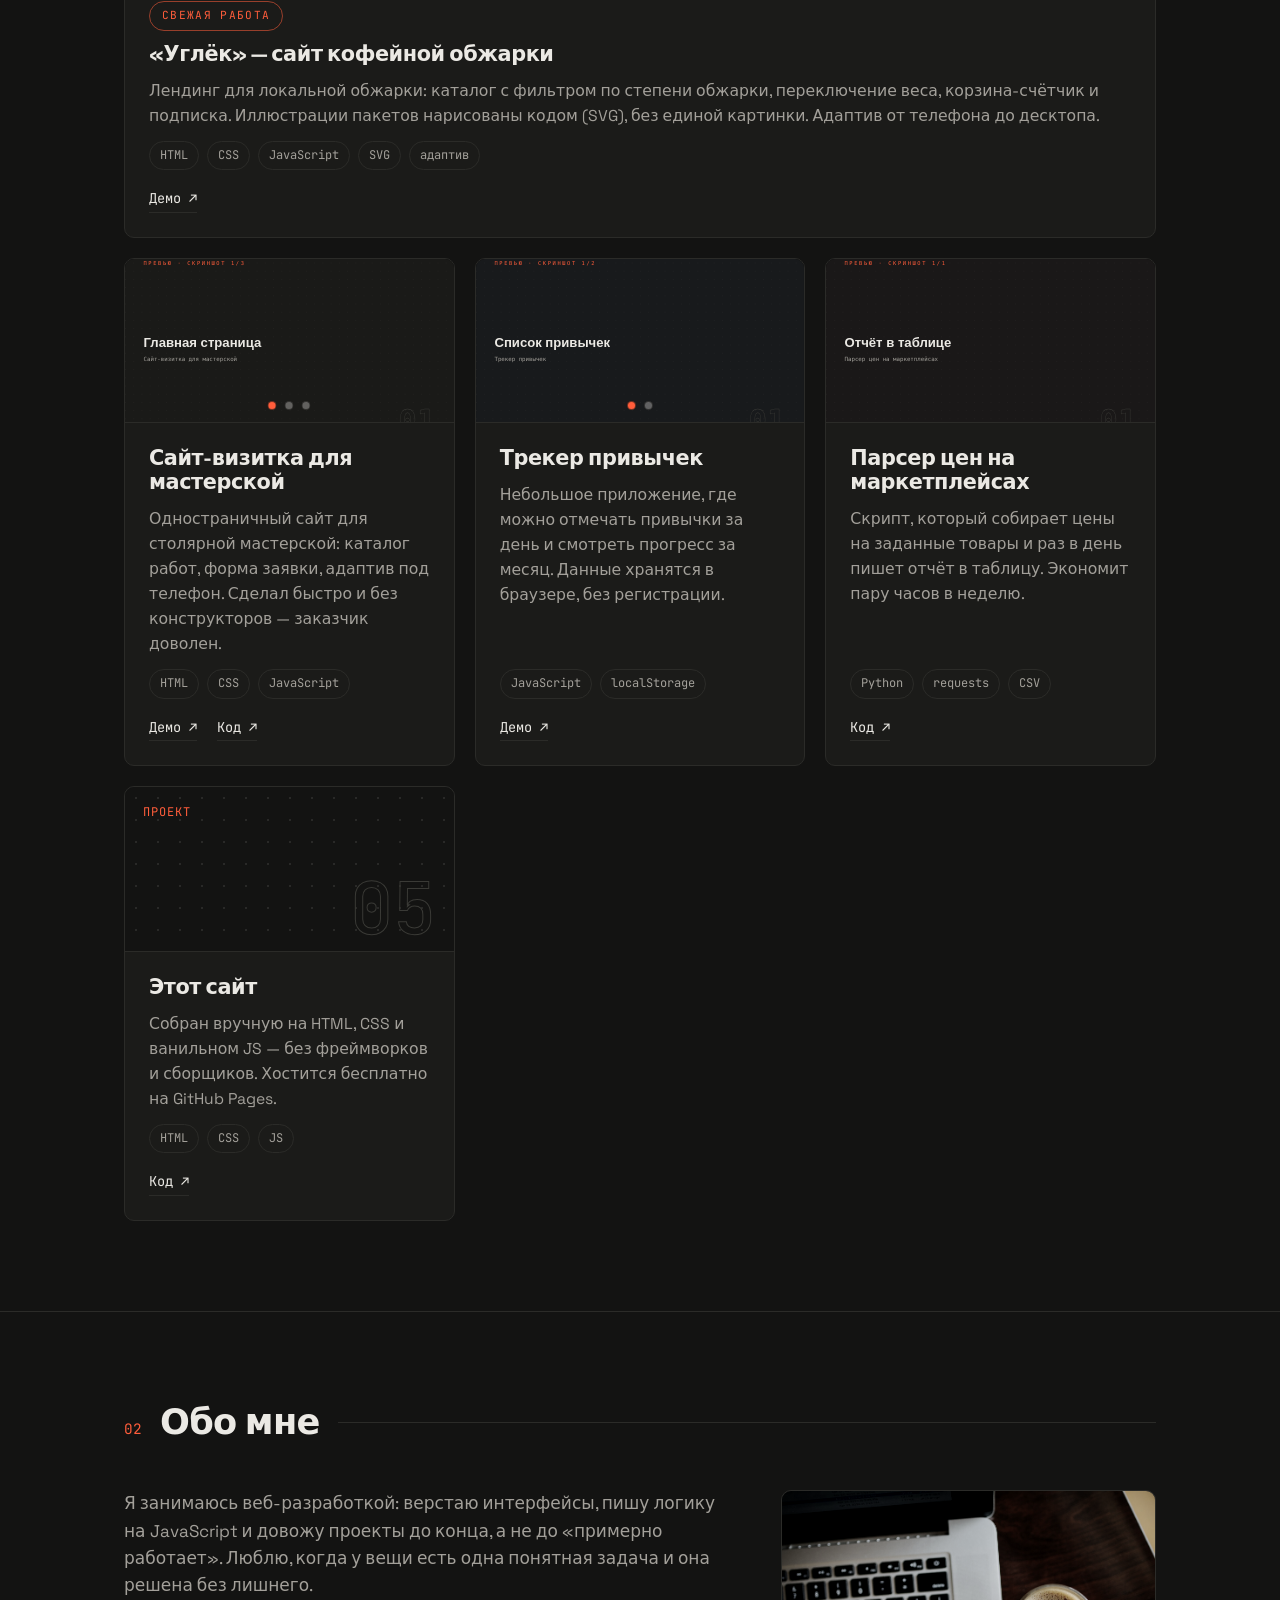
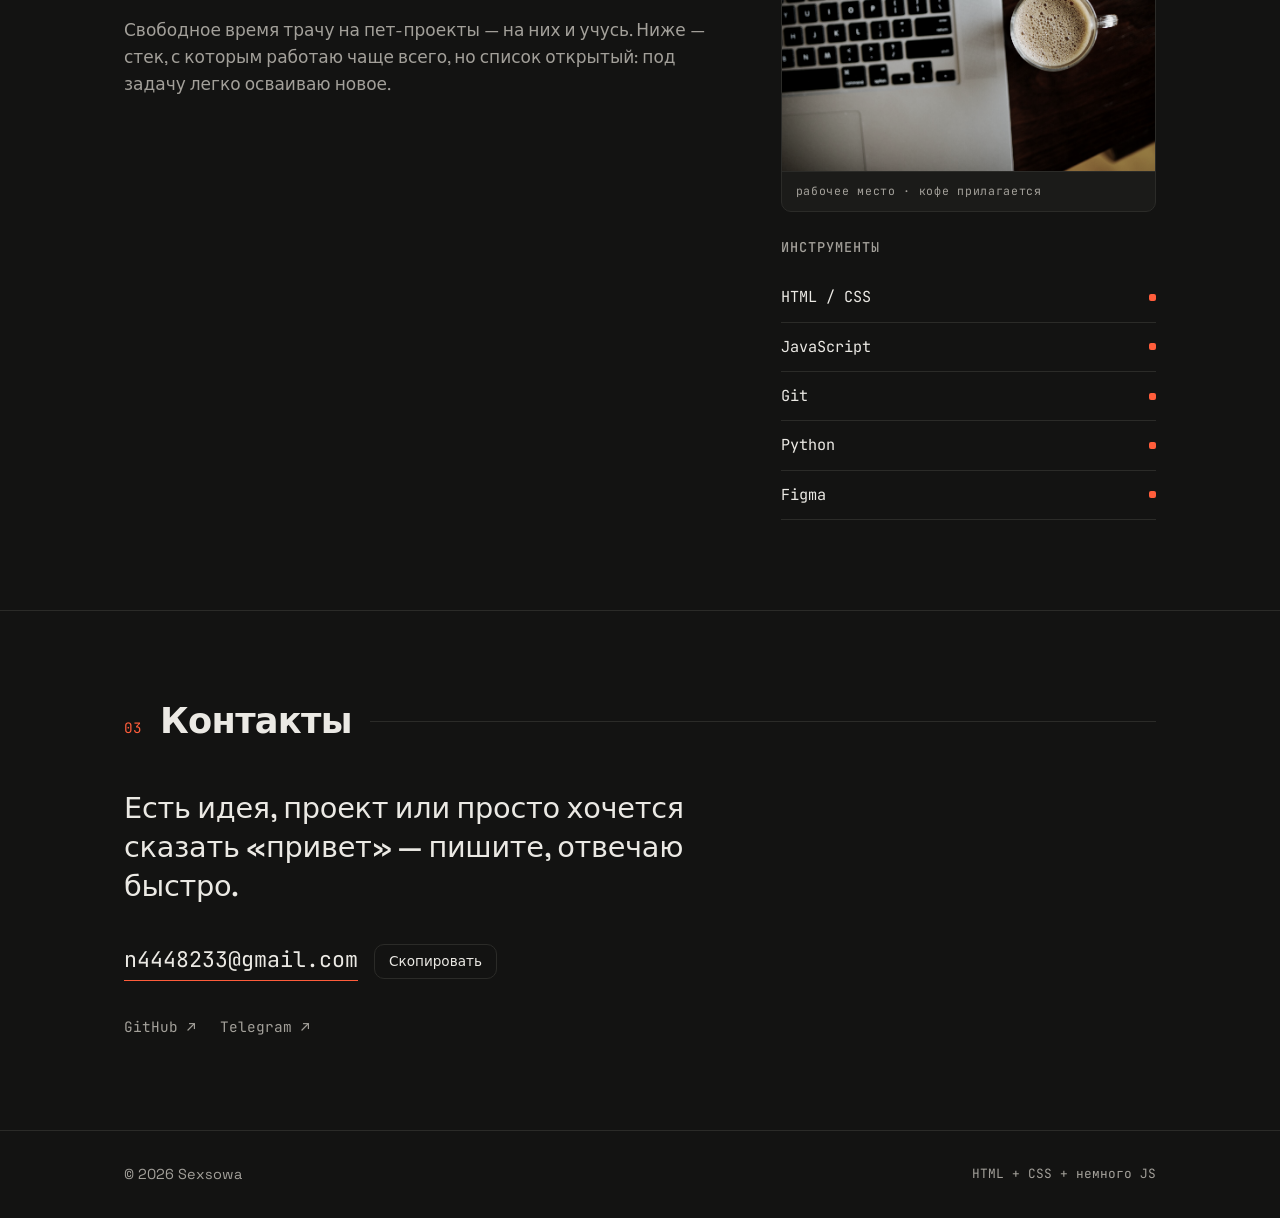
==== commit 15e99a84: "Плавная прокрутка меню, вкладки-категории: Сайты, Плагины, Моды, Игры, Программы" ====
--- a/index.html
+++ b/index.html
@@ -81,6 +81,9 @@
           <span class="section-num mono">01</span>
           <h2>Проекты</h2>
           <span class="section-rule" aria-hidden="true"></span>
+        </div>
+        <div class="projects-tabs mono" id="projects-tabs" role="tablist" aria-label="Категории проектов">
+          <!-- вкладки рендерятся из js/data.js -->
         </div>
         <div class="projects-grid" id="projects-grid">
           <!-- карточки рендерятся из js/data.js -->
--- a/css/style.css
+++ b/css/style.css
@@ -28,6 +28,7 @@
 
 html {
   scroll-padding-top: calc(var(--header-h) + 16px);
+  scroll-behavior: smooth;
 }
 
 body {
@@ -342,6 +343,62 @@
 
 /* ---------- Проекты ---------- */
 
+/* Вкладки-категории */
+.projects-tabs {
+  display: flex;
+  flex-wrap: wrap;
+  gap: 10px;
+  margin-bottom: 34px;
+}
+
+.tab-btn {
+  font-family: var(--font-mono);
+  font-size: 0.78rem;
+  letter-spacing: 0.07em;
+  text-transform: uppercase;
+  color: var(--muted);
+  background: transparent;
+  border: 1px solid var(--line);
+  border-radius: 999px;
+  padding: 8px 18px;
+  cursor: pointer;
+  transition: color 0.2s, border-color 0.2s, background 0.2s;
+}
+
+.tab-btn:hover {
+  color: var(--ink);
+  border-color: #4a4a45;
+}
+
+.tab-btn.is-active {
+  color: #131312;
+  background: var(--accent);
+  border-color: var(--accent);
+}
+
+/* Пустая категория */
+.projects-empty {
+  display: none;
+  border: 1px dashed var(--line);
+  border-radius: var(--radius);
+  padding: 64px 24px;
+  text-align: center;
+}
+
+.projects-empty .mono {
+  display: block;
+  color: var(--accent);
+  font-size: 0.78rem;
+  letter-spacing: 0.1em;
+  text-transform: uppercase;
+  margin-bottom: 10px;
+}
+
+.projects-empty p {
+  margin: 0;
+  color: var(--muted);
+}
+
 .projects-grid {
   display: grid;
   grid-template-columns: repeat(auto-fit, minmax(320px, 1fr));
@@ -648,7 +705,27 @@
   transform: none;
 }
 
+/* Появление карточек при переключении вкладки */
+.filter-in {
+  animation: filter-pop 0.45s ease both;
+}
+
+@keyframes filter-pop {
+  from {
+    opacity: 0;
+    transform: translateY(14px);
+  }
+  to {
+    opacity: 1;
+    transform: none;
+  }
+}
+
 @media (prefers-reduced-motion: reduce) {
+  .filter-in {
+    animation: none;
+    opacity: 1;
+  }
   .reveal {
     opacity: 1;
     transform: none;
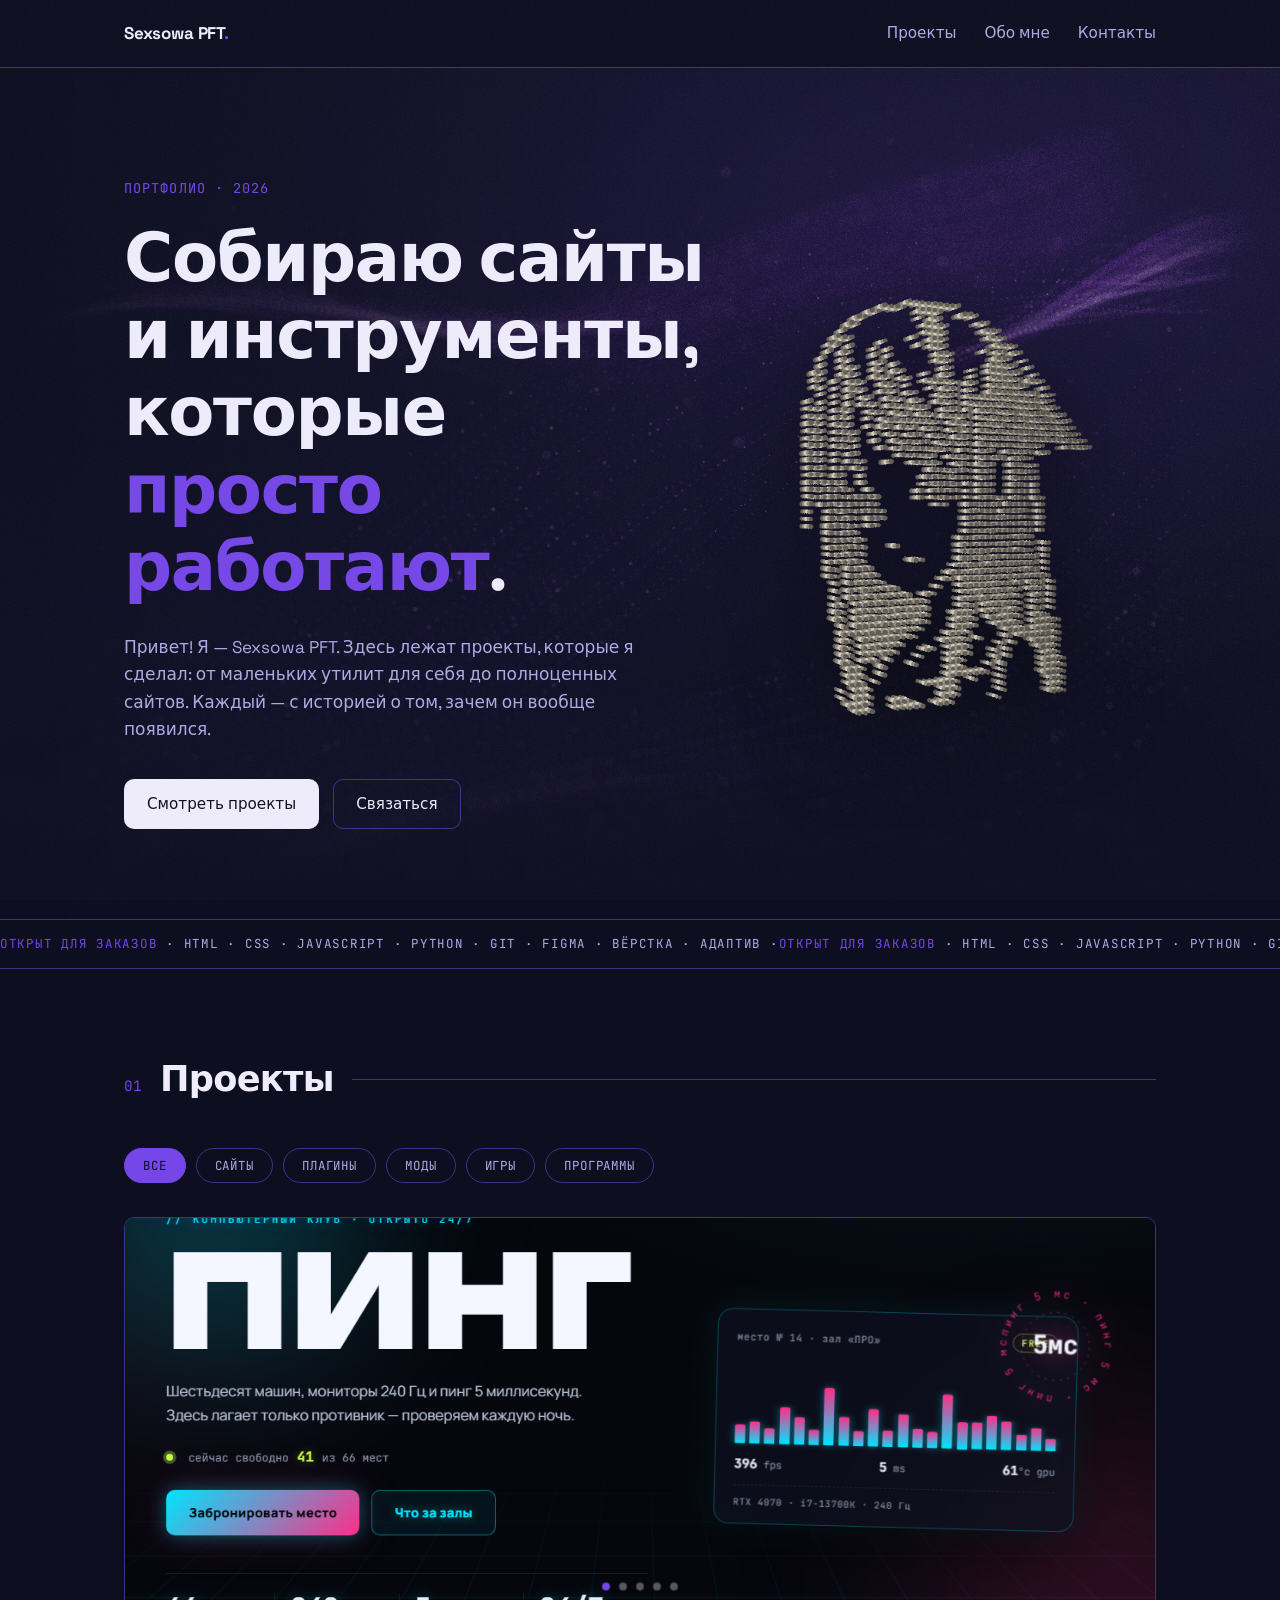
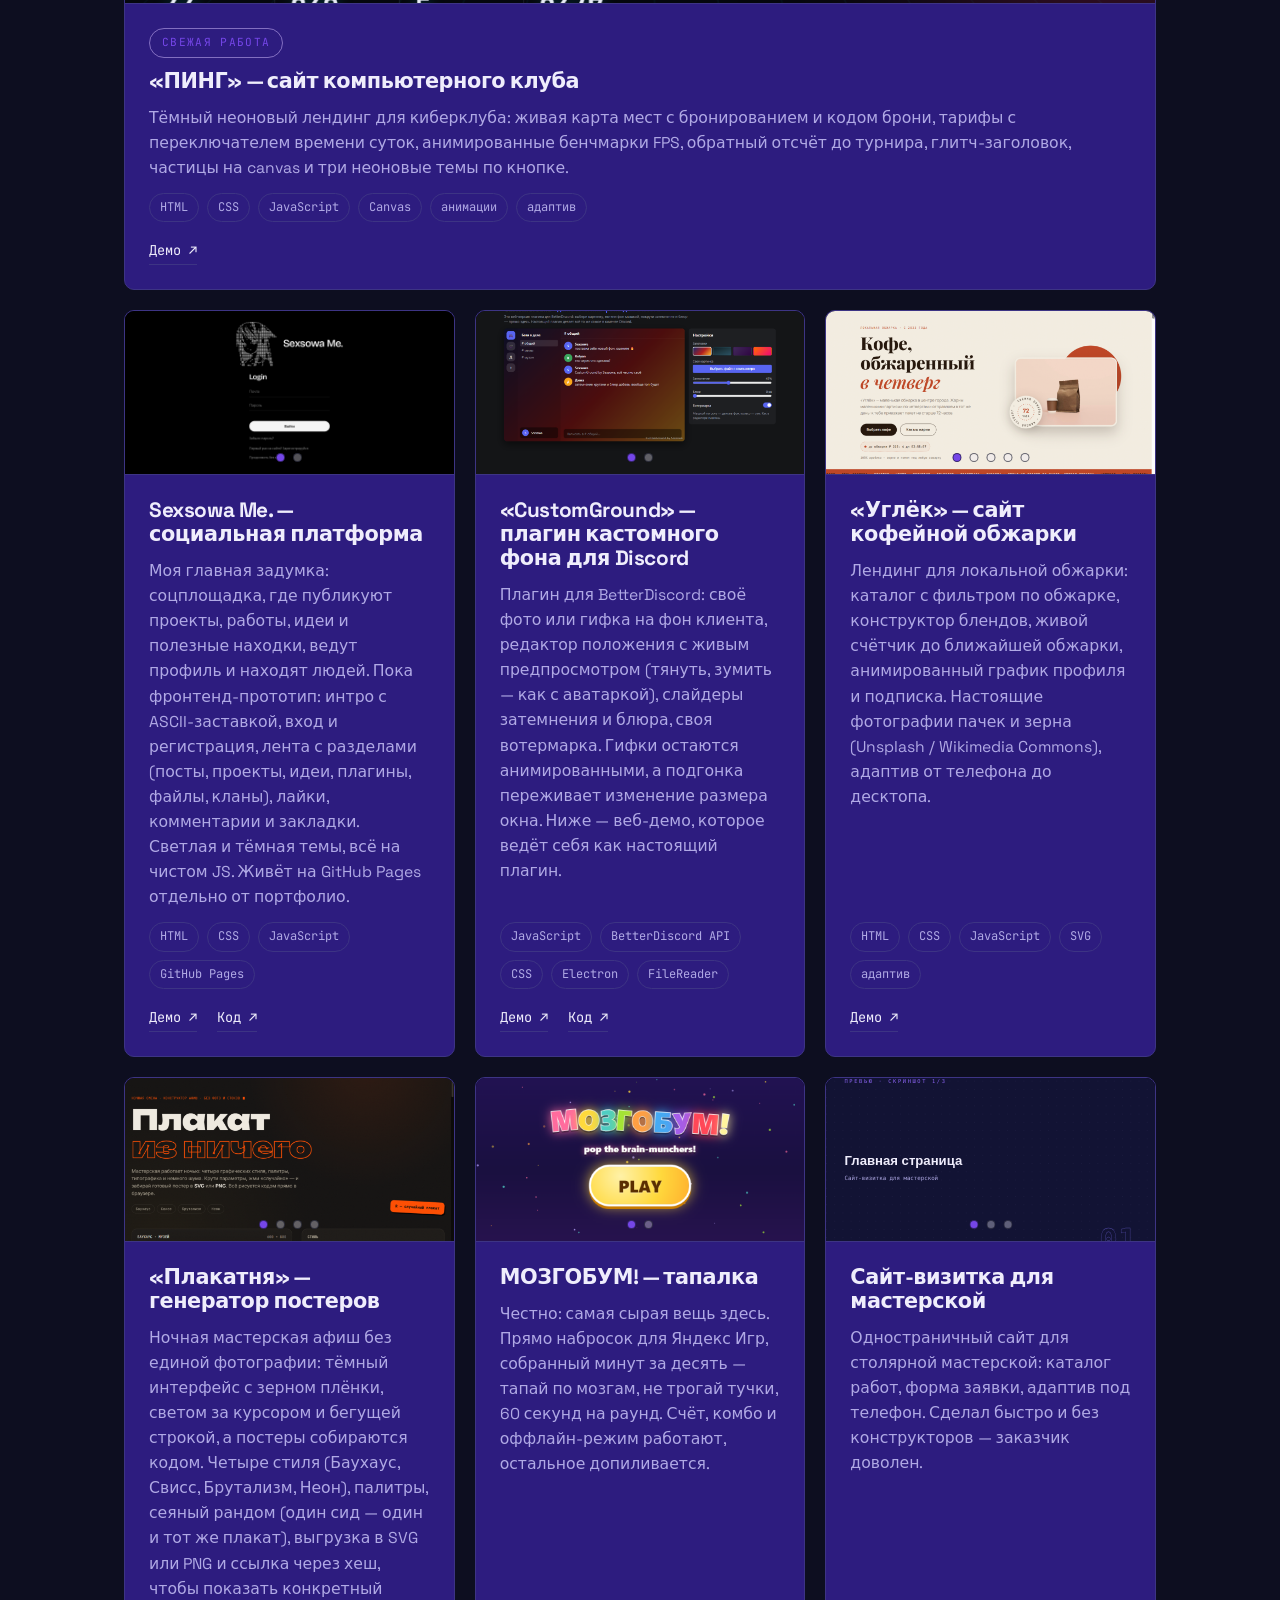
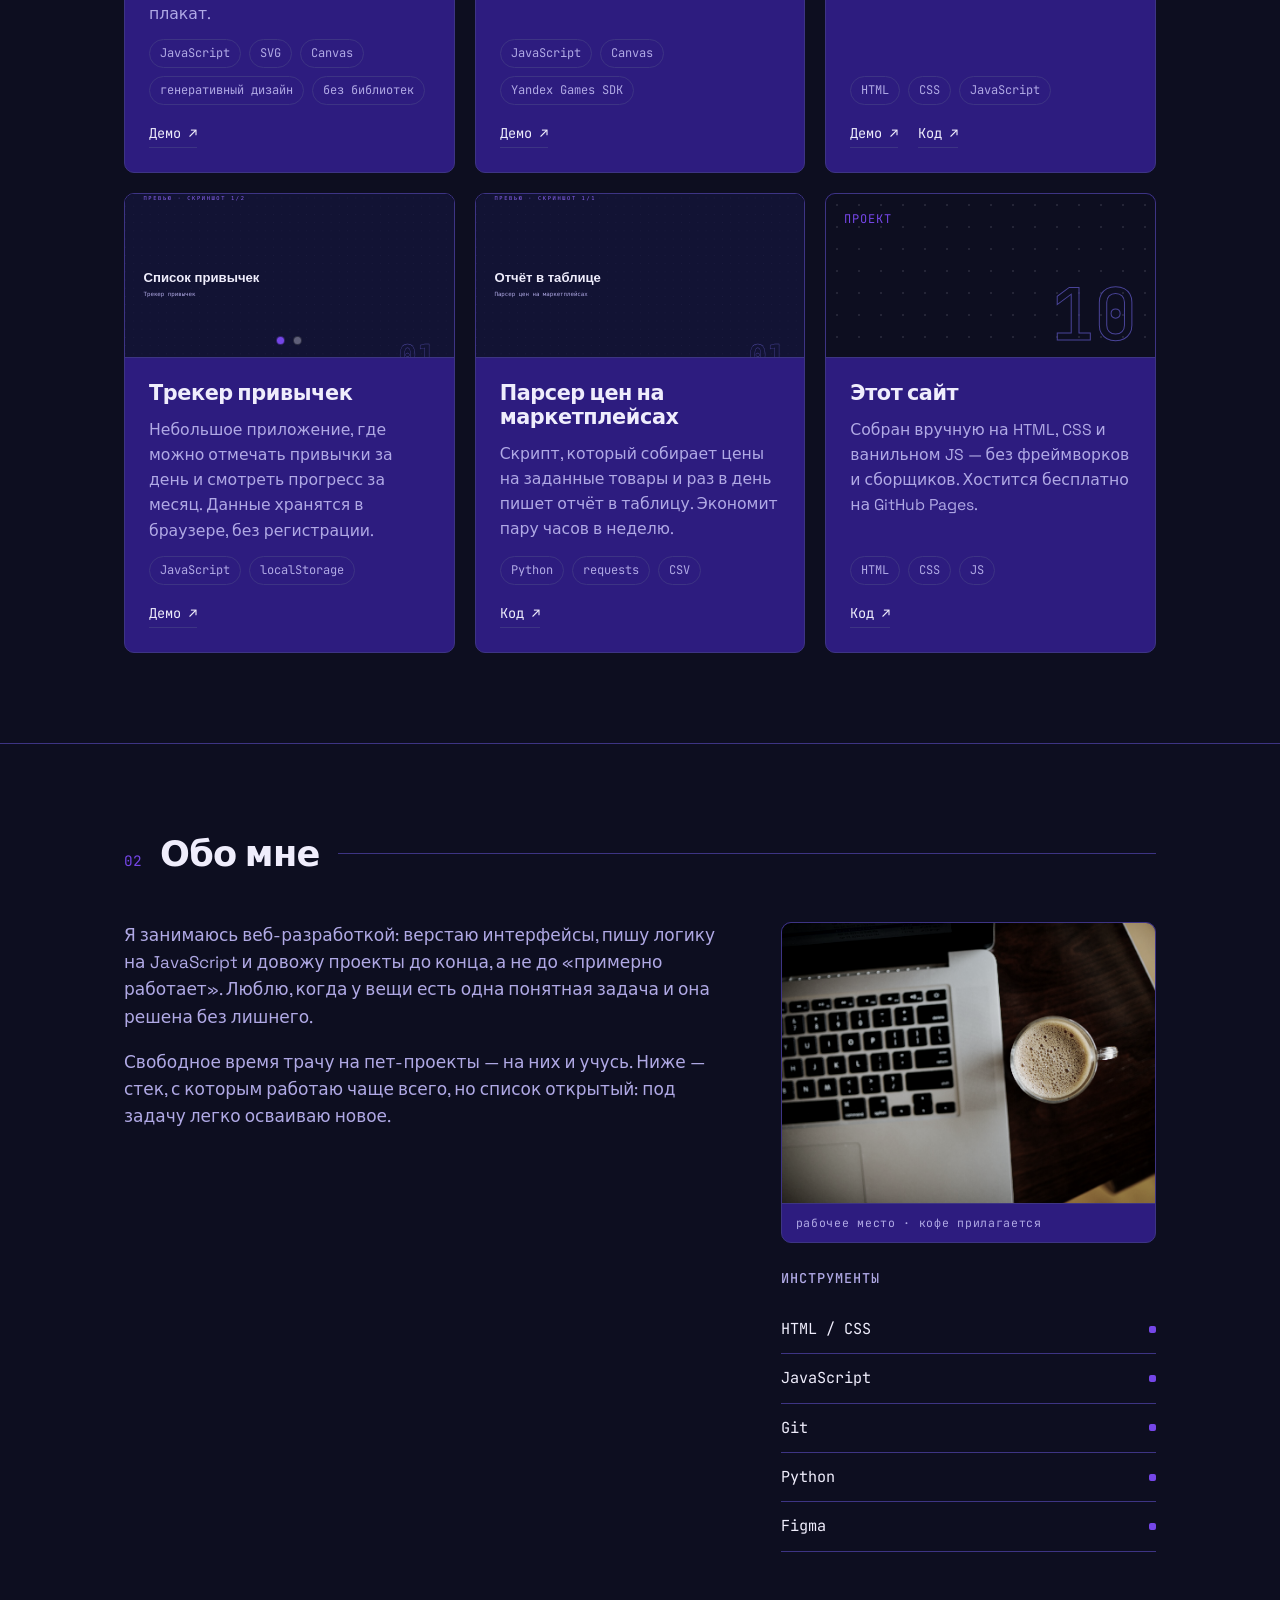
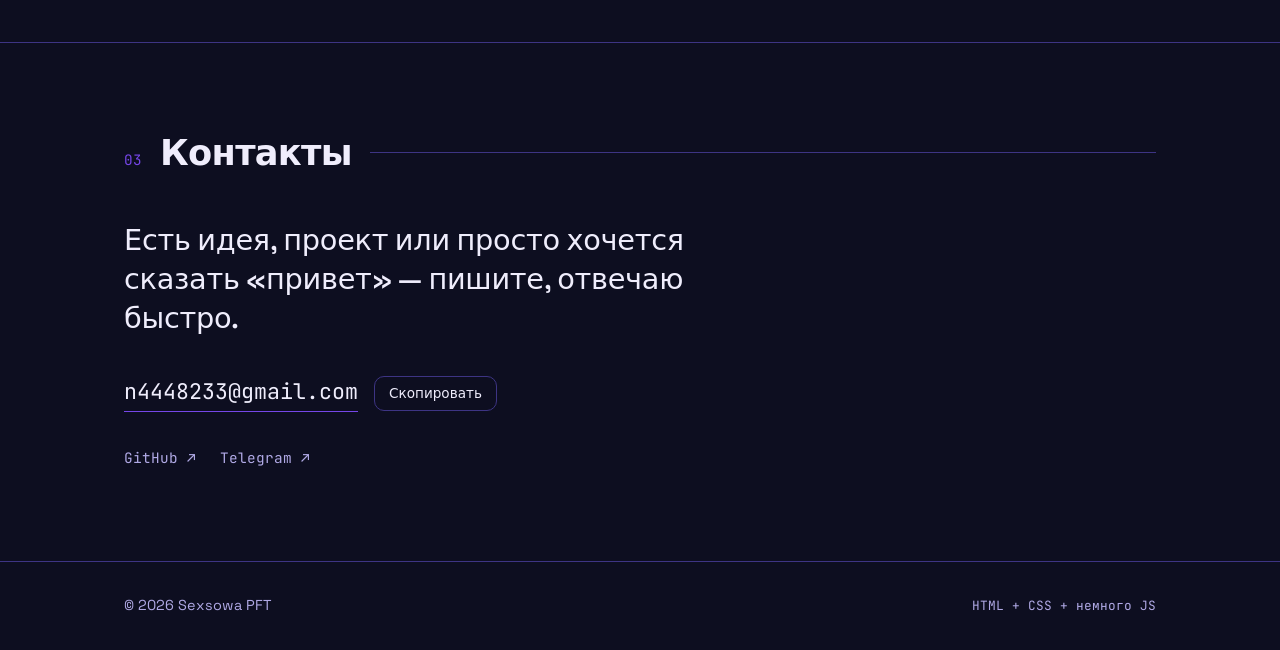
==== commit e2b59034: "Ребрендинг Sexsowa PFT: индиго-лавандовая палитра, фон hero — GhostFibers (WebGL)" ====
--- a/index.html
+++ b/index.html
@@ -3,13 +3,13 @@
 <head>
   <meta charset="UTF-8">
   <meta name="viewport" content="width=device-width, initial-scale=1.0">
-  <title>Sexsowa — портфолио</title>
-  <meta name="description" content="Портфолио Sexsowa: проекты, которыми я занимаюсь — сайты, инструменты и всё, что получилось собрать.">
+  <title>Sexsowa PFT — портфолио</title>
+  <meta name="description" content="Портфолио Sexsowa PFT: проекты, которыми я занимаюсь — сайты, инструменты и всё, что получилось собрать.">
   <link rel="icon" type="image/svg+xml" href="favicon.svg">
 
   <!-- Open Graph: так ссылка красиво выглядит, когда кидаешь её в телеграм -->
   <meta property="og:type" content="website">
-  <meta property="og:title" content="Sexsowa — портфолио">
+  <meta property="og:title" content="Sexsowa PFT — портфолио">
   <meta property="og:description" content="Проекты, которыми я занимаюсь — сайты, инструменты и всё, что получилось собрать.">
   <meta property="og:locale" content="ru_RU">
 
@@ -38,10 +38,9 @@
 
     <!-- ===== Приветствие ===== -->
     <section class="hero">
-      <!-- Фото: "Macro laptop coding" с Wikimedia Commons (оригинал Unsplash) -->
-      <div class="hero-bg" aria-hidden="true">
-        <img src="img/hero.jpg" alt="">
-      </div>
+      <!-- Фон: GhostFibers (WebGL-ленты) вместо фото -->
+      <div class="hero-fibers" aria-hidden="true"></div>
+      <div class="hero-scrim" aria-hidden="true"></div>
       <div class="container hero-grid">
         <div class="hero-main">
           <p class="kicker mono">Портфолио · 2026</p>
@@ -50,7 +49,7 @@
             которые <em>просто работают</em>.
           </h1>
           <p class="hero-text">
-            Привет! Я — <span data-bind="name">Sexsowa</span>. Здесь лежат проекты,
+            Привет! Я — <span data-bind="name">Sexsowa PFT</span>. Здесь лежат проекты,
             которые я сделал: от маленьких утилит для себя до полноценных сайтов.
             Каждый — с историей о том, зачем он вообще появился.
           </p>
@@ -60,7 +59,7 @@
           </div>
         </div>
         <div class="hero-art">
-          <img src="img/sig.gif" alt="Анимированная сигнатура Sexsowa" width="480" height="574">
+          <img src="img/sig.gif" alt="Анимированная сигнатура Sexsowa PFT" width="480" height="574">
         </div>
       </div>
     </section>
@@ -168,6 +167,7 @@
   </footer>
 
   <script src="js/data.js"></script>
+  <script src="js/ghost-fibers.js"></script>
   <script src="js/main.js"></script>
 </body>
 </html>
--- a/css/style.css
+++ b/css/style.css
@@ -4,12 +4,15 @@
    ============================================================ */
 
 :root {
-  --bg: #131312;          /* фон страницы */
-  --bg-soft: #1b1b19;     /* фон карточек и блоков */
-  --ink: #ebe9e4;         /* основной текст */
-  --muted: #a3a09a;       /* второстепенный текст */
-  --line: #2b2b28;        /* границы и линейки */
-  --accent: #ff5d3b;      /* акцентный цвет */
+  /* Палитра «Sexsowa PFT» — индиго-лавандовая гамма */
+  --bg: #0d0e20;          /* Chinese Black — фон страницы */
+  --bg-soft: #2d1c7f;     /* Persian Indigo — карточки и блоки */
+  --bg-deep: #06071a;     /* почти чёрный индиго — подложки лайтбокса */
+  --ink: #efedfc;         /* основной текст */
+  --muted: #b0a9e5;       /* Max Blue Purple — второстепенный текст */
+  --line: #3d3484;        /* границы и линейки */
+  --accent: #7546e8;      /* Majorelle Blue — заливки, кнопки */
+  --accent-2: #c8b3f6;    /* Vodka — ховеры и мелкие акценты текстом */
 
   --font-main: "Space Grotesk", system-ui, -apple-system, "Segoe UI", sans-serif;
   --font-mono: "JetBrains Mono", ui-monospace, "Cascadia Mono", monospace;
@@ -96,7 +99,7 @@
   top: 0;
   z-index: 50;
   height: var(--header-h);
-  background: rgba(19, 19, 18, 0.85);
+  background: rgba(13, 14, 32, 0.85);
   backdrop-filter: blur(10px);
   -webkit-backdrop-filter: blur(10px);
   border-bottom: 1px solid var(--line);
@@ -152,29 +155,36 @@
   z-index: 1;
 }
 
-/* фоновое фото: тёмный редактор с кодом, приглушён градиентом */
-.hero-bg {
+/* Фоновая анимация GhostFibers (WebGL) вместо фото */
+.hero-fibers {
   position: absolute;
   inset: 0;
   z-index: 0;
-}
-
-.hero-bg img {
+  overflow: hidden;
+  /* запасной вид, пока грузится WebGL: мягкое индиго-свечение */
+  background:
+    radial-gradient(120% 90% at 72% 18%, rgba(117, 70, 232, 0.20), transparent 62%),
+    radial-gradient(90% 80% at 15% 85%, rgba(45, 28, 127, 0.35), transparent 60%),
+    var(--bg);
+}
+
+.ghost-fibers-canvas {
+  position: absolute;
+  inset: 0;
+  display: block;
   width: 100%;
   height: 100%;
-  object-fit: cover;
-  object-position: 70% center;
-  filter: grayscale(65%) contrast(1.05) brightness(0.55);
-  opacity: 0.5;
-}
-
-.hero-bg::after {
-  content: "";
+}
+
+/* затемнение под текст слева и снизу, чтобы шрифт читался поверх волокон */
+.hero-scrim {
   position: absolute;
   inset: 0;
+  z-index: 0;
+  pointer-events: none;
   background:
-    linear-gradient(90deg, var(--bg) 6%, rgba(19, 19, 18, 0.78) 46%, rgba(19, 19, 18, 0.22) 100%),
-    linear-gradient(0deg, var(--bg) 0%, rgba(19, 19, 18, 0) 45%);
+    linear-gradient(90deg, rgba(13, 14, 32, 0.82) 4%, rgba(13, 14, 32, 0.35) 52%, rgba(13, 14, 32, 0.05) 100%),
+    linear-gradient(0deg, var(--bg) 0%, rgba(13, 14, 32, 0) 42%);
 }
 
 /* Сетка приветствия: текст слева, анимационная сигнатура справа */
@@ -260,7 +270,7 @@
 
 .btn-solid:hover {
   background: var(--accent);
-  color: #131312;
+  color: #0d0e20;
 }
 
 .btn-ghost {
@@ -367,11 +377,11 @@
 
 .tab-btn:hover {
   color: var(--ink);
-  border-color: #4a4a45;
+  border-color: #5a4fc0;
 }
 
 .tab-btn.is-active {
-  color: #131312;
+  color: #0d0e20;
   background: var(--accent);
   border-color: var(--accent);
 }
@@ -416,7 +426,7 @@
 }
 
 .project-card:hover {
-  border-color: #4a4a45;
+  border-color: #5a4fc0;
   transform: translateY(-3px);
 }
 
@@ -428,7 +438,7 @@
   position: relative;
   aspect-ratio: 16 / 8;
   background-color: var(--bg);
-  background-image: radial-gradient(rgba(235, 233, 228, 0.10) 1px, transparent 1px);
+  background-image: radial-gradient(rgba(239, 237, 252, 0.10) 1px, transparent 1px);
   background-size: 22px 22px;
   border-bottom: 1px solid var(--line);
   overflow: hidden;
@@ -453,7 +463,7 @@
   font-size: 4.5rem;
   font-weight: 500;
   color: transparent;
-  -webkit-text-stroke: 1px #3a3a36;
+  -webkit-text-stroke: 1px #4a4499;
   line-height: 1;
   user-select: none;
 }
@@ -480,7 +490,7 @@
 .card-badge {
   width: max-content;
   padding: 5px 12px;
-  border: 1px solid rgba(255, 93, 59, 0.55);
+  border: 1px solid rgba(200, 179, 246, 0.55);
   color: var(--accent);
   border-radius: 999px;
   font-size: 0.7rem;
@@ -768,13 +778,13 @@
 }
 
 ::-webkit-scrollbar-thumb {
-  background: #2e2e2a;
+  background: #33315f;
   border-radius: 999px;
   border: 2px solid var(--bg);
 }
 
 ::-webkit-scrollbar-thumb:hover {
-  background: #3c3c37;
+  background: #4a4595;
 }
 
 /* ---------- Адаптив ---------- */
@@ -796,11 +806,6 @@
 @media (max-width: 760px) {
   .hero {
     padding: 70px 0 60px;
-  }
-
-  .hero-bg img {
-    opacity: 0.32;
-    filter: grayscale(80%) contrast(1.05) brightness(0.5);
   }
 
   .hero-grid {
@@ -876,7 +881,7 @@
   height: 42px;
   border-radius: 50%;
   border: 1px solid var(--line);
-  background: rgba(19, 19, 18, 0.75);
+  background: rgba(13, 14, 32, 0.75);
   backdrop-filter: blur(6px);
   -webkit-backdrop-filter: blur(6px);
   color: var(--ink);
@@ -937,8 +942,8 @@
   height: 9px;
   padding: 0;
   border-radius: 50%;
-  border: 1px solid rgba(19, 19, 18, 0.6);
-  background: rgba(235, 233, 228, 0.35);
+  border: 1px solid rgba(13, 14, 32, 0.6);
+  background: rgba(239, 237, 252, 0.35);
   cursor: pointer;
   transition: background 0.2s;
 }
@@ -959,7 +964,7 @@
   justify-content: center;
   gap: 18px;
   padding: 24px;
-  background: rgba(12, 12, 11, 0.92);
+  background: rgba(6, 7, 20, 0.92);
   opacity: 0;
   transition: opacity 0.2s ease;
 }
@@ -1016,7 +1021,7 @@
   height: 44px;
   border-radius: 50%;
   border: 1px solid var(--line);
-  background: rgba(19, 19, 18, 0.75);
+  background: rgba(13, 14, 32, 0.75);
   color: var(--ink);
   display: flex;
   align-items: center;
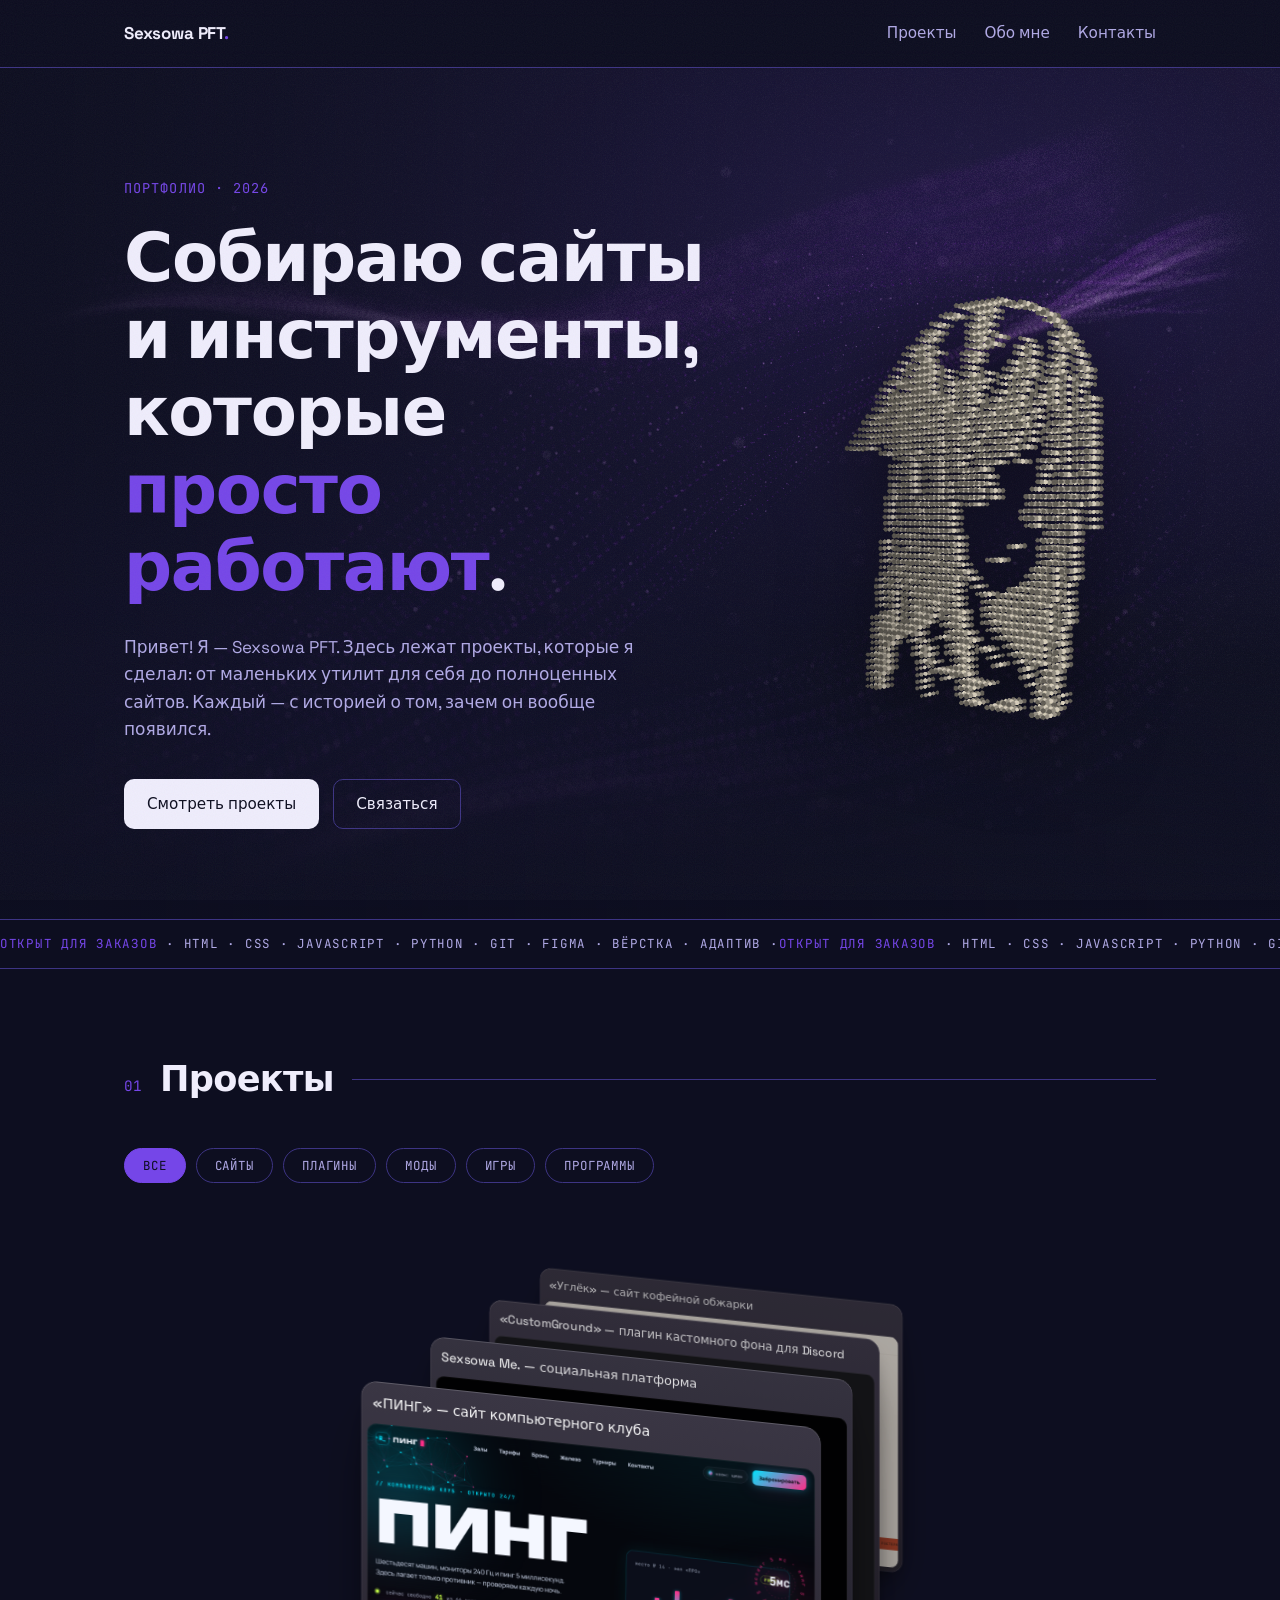
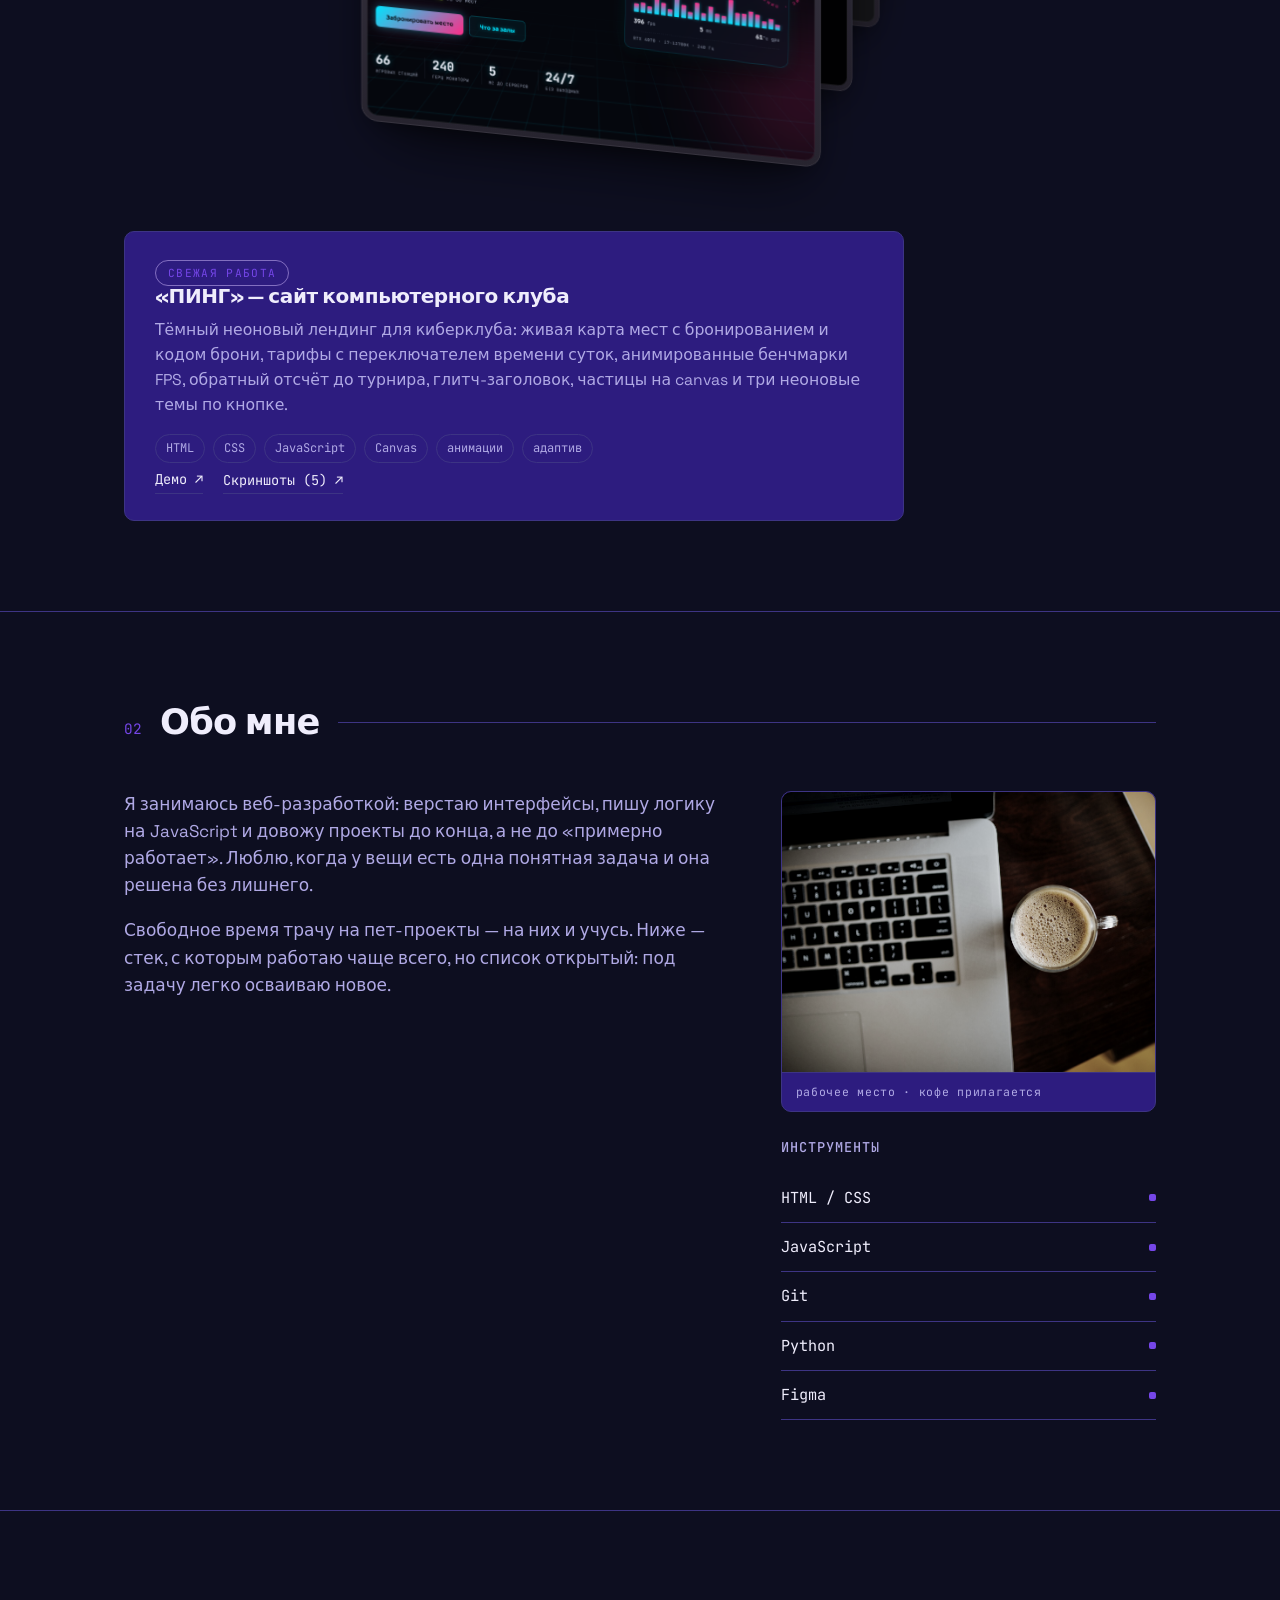
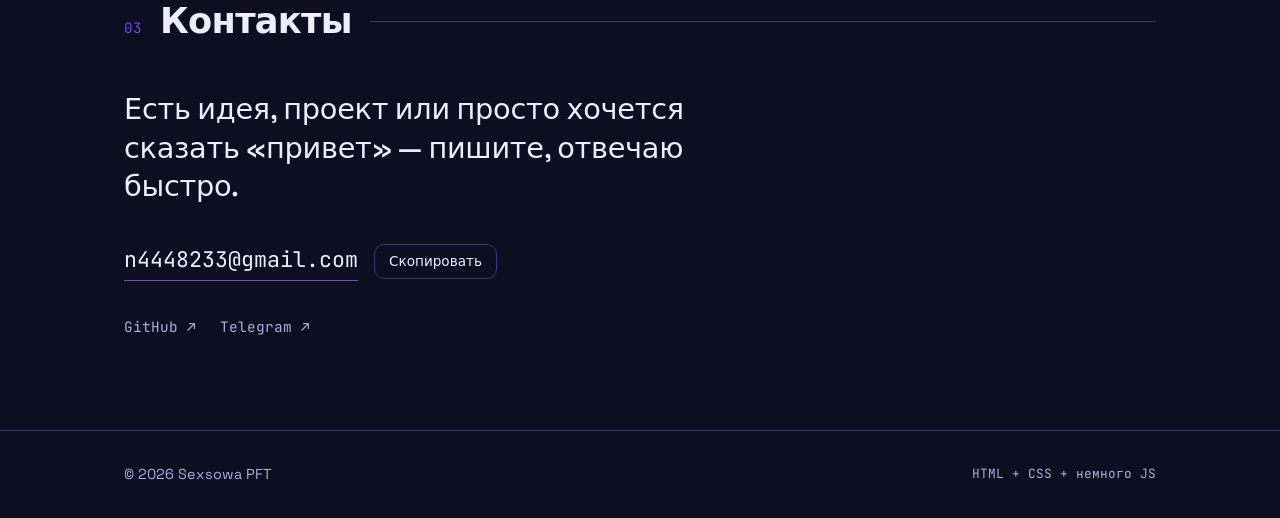
==== commit 0f07d8cf: "Проекты — колодой CardSwap: автосмена, драг, веер на ховере, панель передней карточки" ====
--- a/index.html
+++ b/index.html
@@ -84,8 +84,15 @@
         <div class="projects-tabs mono" id="projects-tabs" role="tablist" aria-label="Категории проектов">
           <!-- вкладки рендерятся из js/data.js -->
         </div>
-        <div class="projects-grid" id="projects-grid">
-          <!-- карточки рендерятся из js/data.js -->
+        <div class="projects-deck" id="projects-deck">
+          <!-- колода карточек рендерится из js/data.js + js/card-swap.js -->
+        </div>
+        <div class="project-spot" id="project-spot">
+          <!-- описание карточки, которая сейчас впереди -->
+        </div>
+        <div class="projects-empty" id="projects-empty" hidden>
+          <span class="mono">скоро</span>
+          <p>В этом разделе пока пусто — работы готовятся.</p>
         </div>
       </div>
     </section>
@@ -168,6 +175,7 @@
 
   <script src="js/data.js"></script>
   <script src="js/ghost-fibers.js"></script>
+  <script src="js/card-swap.js"></script>
   <script src="js/main.js"></script>
 </body>
 </html>
--- a/css/style.css
+++ b/css/style.css
@@ -1082,3 +1082,249 @@
     transition: none;
   }
 }
+
+/* ---------- Колода проектов (CardSwap) ---------- */
+
+.projects-deck {
+  position: relative;
+  height: 600px;
+  margin-top: 6px;
+}
+
+@media (max-width: 760px) {
+  .projects-deck {
+    height: 430px;
+  }
+}
+
+/* Тема колоды под палитру сайта */
+.projects-deck .card-swap {
+  --swap-tile: linear-gradient(180deg, #3b2f92 0%, #2d1c7f 100%);
+  --swap-tile-edge: rgba(200, 179, 246, 0.18);
+  --swap-tile-highlight: rgba(239, 237, 252, 0.16);
+  --swap-shadow: 0 30px 60px -24px rgba(0, 0, 0, 0.8), 0 10px 24px -12px rgba(0, 0, 0, 0.55);
+  --swap-media-edge: rgba(239, 237, 252, 0.1);
+  --swap-ink: #efedfc;
+  --swap-badge: rgba(239, 237, 252, 0.12);
+  --swap-shade: #06071a;
+  --swap-radius: 14px;
+}
+
+.projects-deck .card-swap:focus-visible {
+  outline: 2px solid var(--accent-2);
+  outline-offset: 4px;
+}
+
+.card-swap-title {
+  font-family: var(--font-main);
+  font-size: 15px;
+}
+
+/* Панель описания карточки, которая впереди */
+.project-spot {
+  margin-top: 30px;
+}
+
+.spot-card {
+  max-width: 780px;
+  padding: 26px 30px;
+  background: var(--bg-soft);
+  border: 1px solid var(--line);
+  border-radius: var(--radius);
+}
+
+.spot-title {
+  margin: 0 0 10px;
+  font-size: 1.25rem;
+}
+
+.spot-desc {
+  margin: 0 0 16px;
+  color: var(--muted);
+  font-size: 0.98rem;
+}
+
+.spot-gallery {
+  font-family: var(--font-mono);
+  font-size: 0.85rem;
+  color: var(--ink);
+  background: none;
+  border: none;
+  border-bottom: 1px solid var(--line);
+  border-radius: 0;
+  padding: 0 0 2px;
+  cursor: pointer;
+  transition: color 0.2s, border-color 0.2s;
+}
+
+.spot-gallery:hover {
+  color: var(--accent-2);
+  border-color: var(--accent-2);
+}
+
+@media (prefers-reduced-motion: reduce) {
+  .spot-card.filter-in {
+    animation: none;
+    opacity: 1;
+  }
+}
+
+/* ---------- Базовые стили CardSwap ---------- */
+
+.card-swap {
+  position: relative;
+  width: 100%;
+  height: 100%;
+  outline: none;
+  -webkit-tap-highlight-color: transparent;
+}
+
+.card-swap-sizer {
+  max-height: 100%;
+  overflow: hidden;
+  pointer-events: none;
+}
+
+.card-swap-sizer > span {
+  display: block;
+  width: 100%;
+  max-width: var(--swap-stage-w);
+  aspect-ratio: var(--swap-ratio);
+}
+
+.card-swap-stage {
+  position: absolute;
+  top: 50%;
+  left: 50%;
+  width: var(--swap-stage-w);
+  height: var(--swap-stage-h);
+  perspective: 900px;
+  transform: translate(-50%, -50%);
+  pointer-events: none;
+}
+
+.card-swap-slot {
+  position: absolute;
+  top: var(--swap-oy);
+  left: var(--swap-ox);
+  width: var(--swap-w);
+  height: var(--swap-h);
+  margin: calc(var(--swap-h) / -2) 0 0 calc(var(--swap-w) / -2);
+  border-radius: var(--swap-radius);
+  overflow: hidden;
+  isolation: isolate;
+  box-shadow: var(--swap-shadow);
+  pointer-events: auto;
+  user-select: none;
+  -webkit-user-select: none;
+  touch-action: pan-y;
+  backface-visibility: hidden;
+  -webkit-backface-visibility: hidden;
+}
+
+.card-swap:focus-visible .card-swap-slot[data-front] {
+  outline: 2px solid var(--swap-ink);
+  outline-offset: 3px;
+}
+
+.card-swap-shade {
+  position: absolute;
+  inset: 0;
+  z-index: 3;
+  border-radius: inherit;
+  background: var(--swap-shade);
+  opacity: 0;
+  pointer-events: none;
+}
+
+.card-swap-card {
+  position: relative;
+  width: 100%;
+  height: 100%;
+  box-sizing: border-box;
+  border-radius: inherit;
+  overflow: hidden;
+  isolation: isolate;
+  background: var(--swap-tile);
+  color: var(--swap-ink);
+}
+
+.card-swap-card-rim {
+  position: absolute;
+  inset: 0;
+  z-index: 2;
+  border-radius: inherit;
+  box-shadow:
+    inset 0 0 0 1px var(--swap-tile-edge),
+    inset 0 1px 0 var(--swap-tile-highlight);
+  pointer-events: none;
+}
+
+.card-swap-item {
+  display: flex;
+  flex-direction: column;
+  gap: 6px;
+  height: 100%;
+  padding: 6px;
+  box-sizing: border-box;
+}
+
+.card-swap-head {
+  display: flex;
+  flex: none;
+  align-items: center;
+  gap: 10px;
+  min-width: 0;
+  height: 30px;
+  padding: 0 6px;
+}
+
+.card-swap-icon {
+  display: grid;
+  flex: none;
+  place-items: center;
+  width: 24px;
+  height: 24px;
+  border-radius: 50%;
+  background: var(--swap-badge);
+}
+
+.card-swap-title {
+  overflow: hidden;
+  font-size: 14px;
+  font-weight: 500;
+  line-height: 1.2;
+  letter-spacing: -0.01em;
+  text-overflow: ellipsis;
+  white-space: nowrap;
+}
+
+.card-swap-media {
+  position: relative;
+  flex: 1;
+  min-height: 0;
+  overflow: hidden;
+  border-radius: max(0px, calc(var(--swap-radius) - 6px));
+  background: var(--swap-badge);
+}
+
+.card-swap-media img {
+  position: absolute;
+  inset: 0;
+  display: block;
+  width: 100%;
+  height: 100%;
+  object-fit: cover;
+  pointer-events: none;
+  user-select: none;
+  -webkit-user-drag: none;
+}
+
+.card-swap-media::after {
+  content: '';
+  position: absolute;
+  inset: 0;
+  border-radius: inherit;
+  box-shadow: inset 0 0 0 1px var(--swap-media-edge);
+  pointer-events: none;
+}
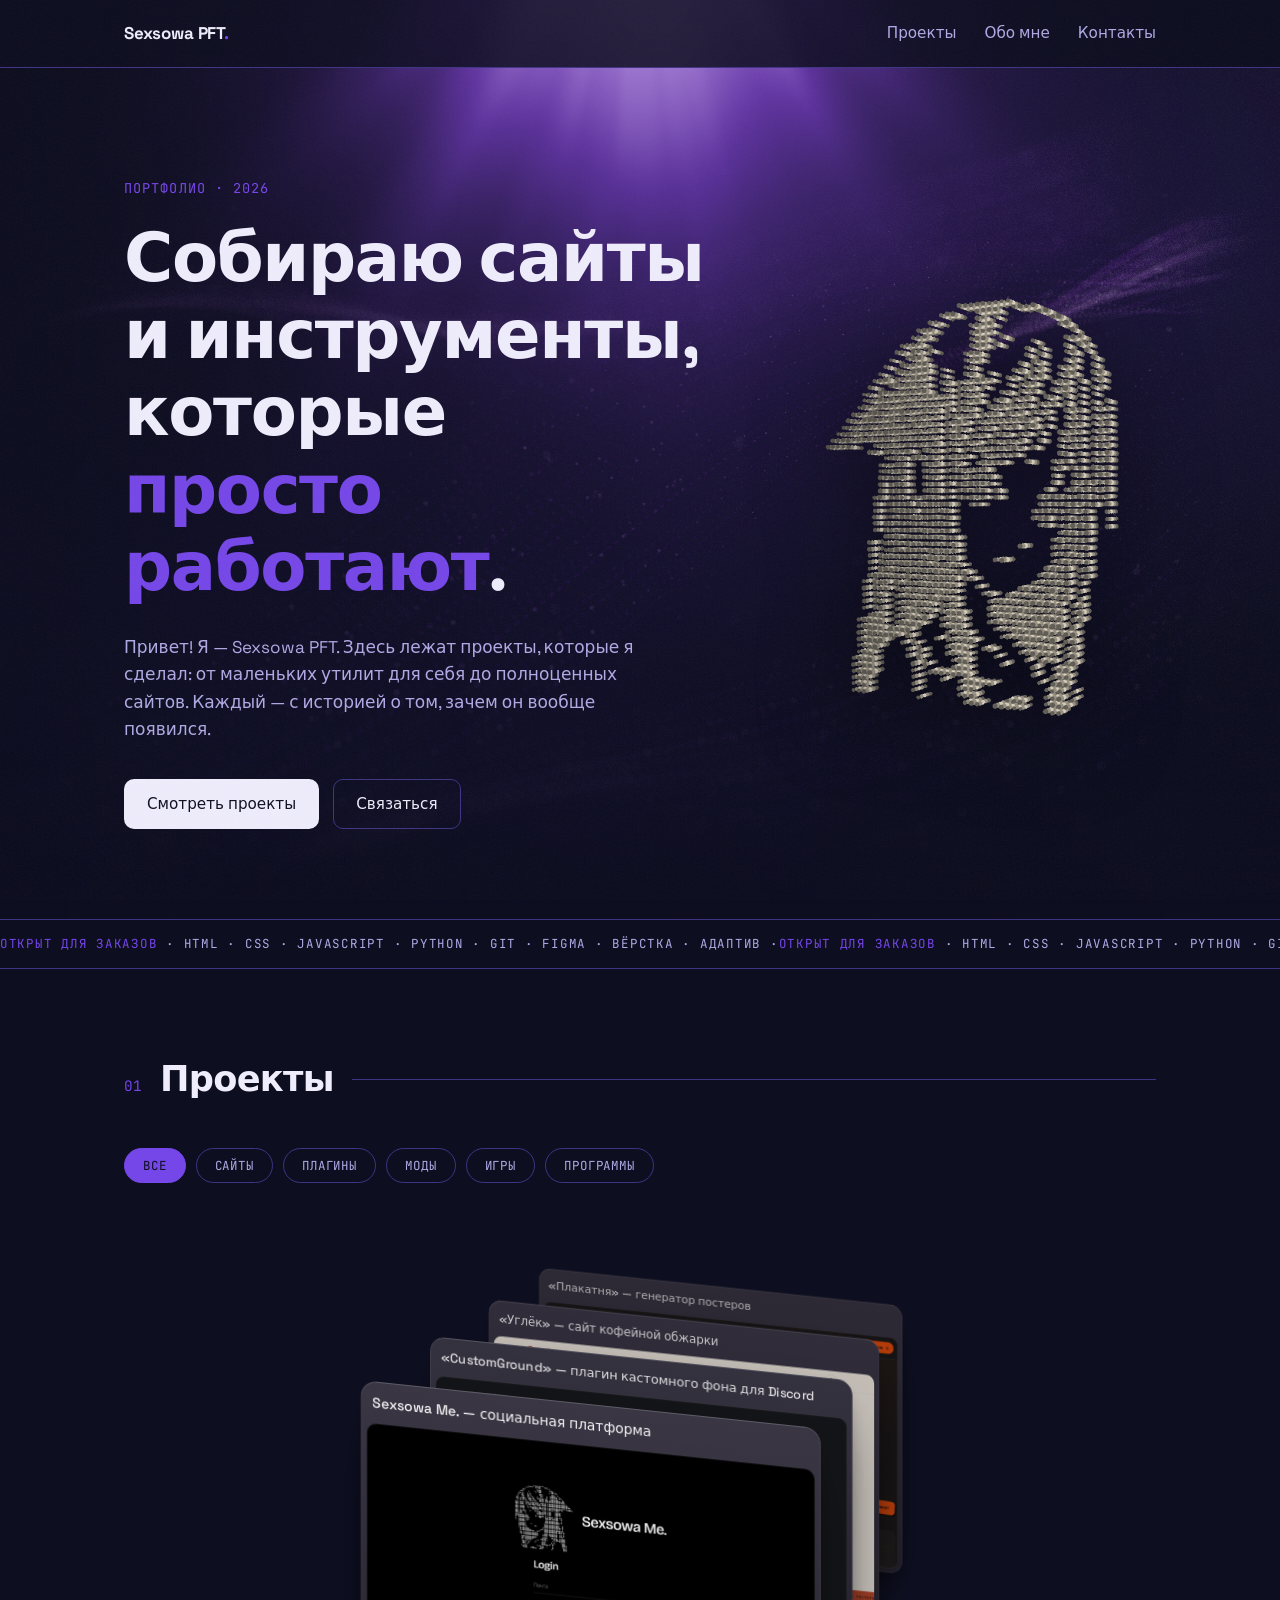
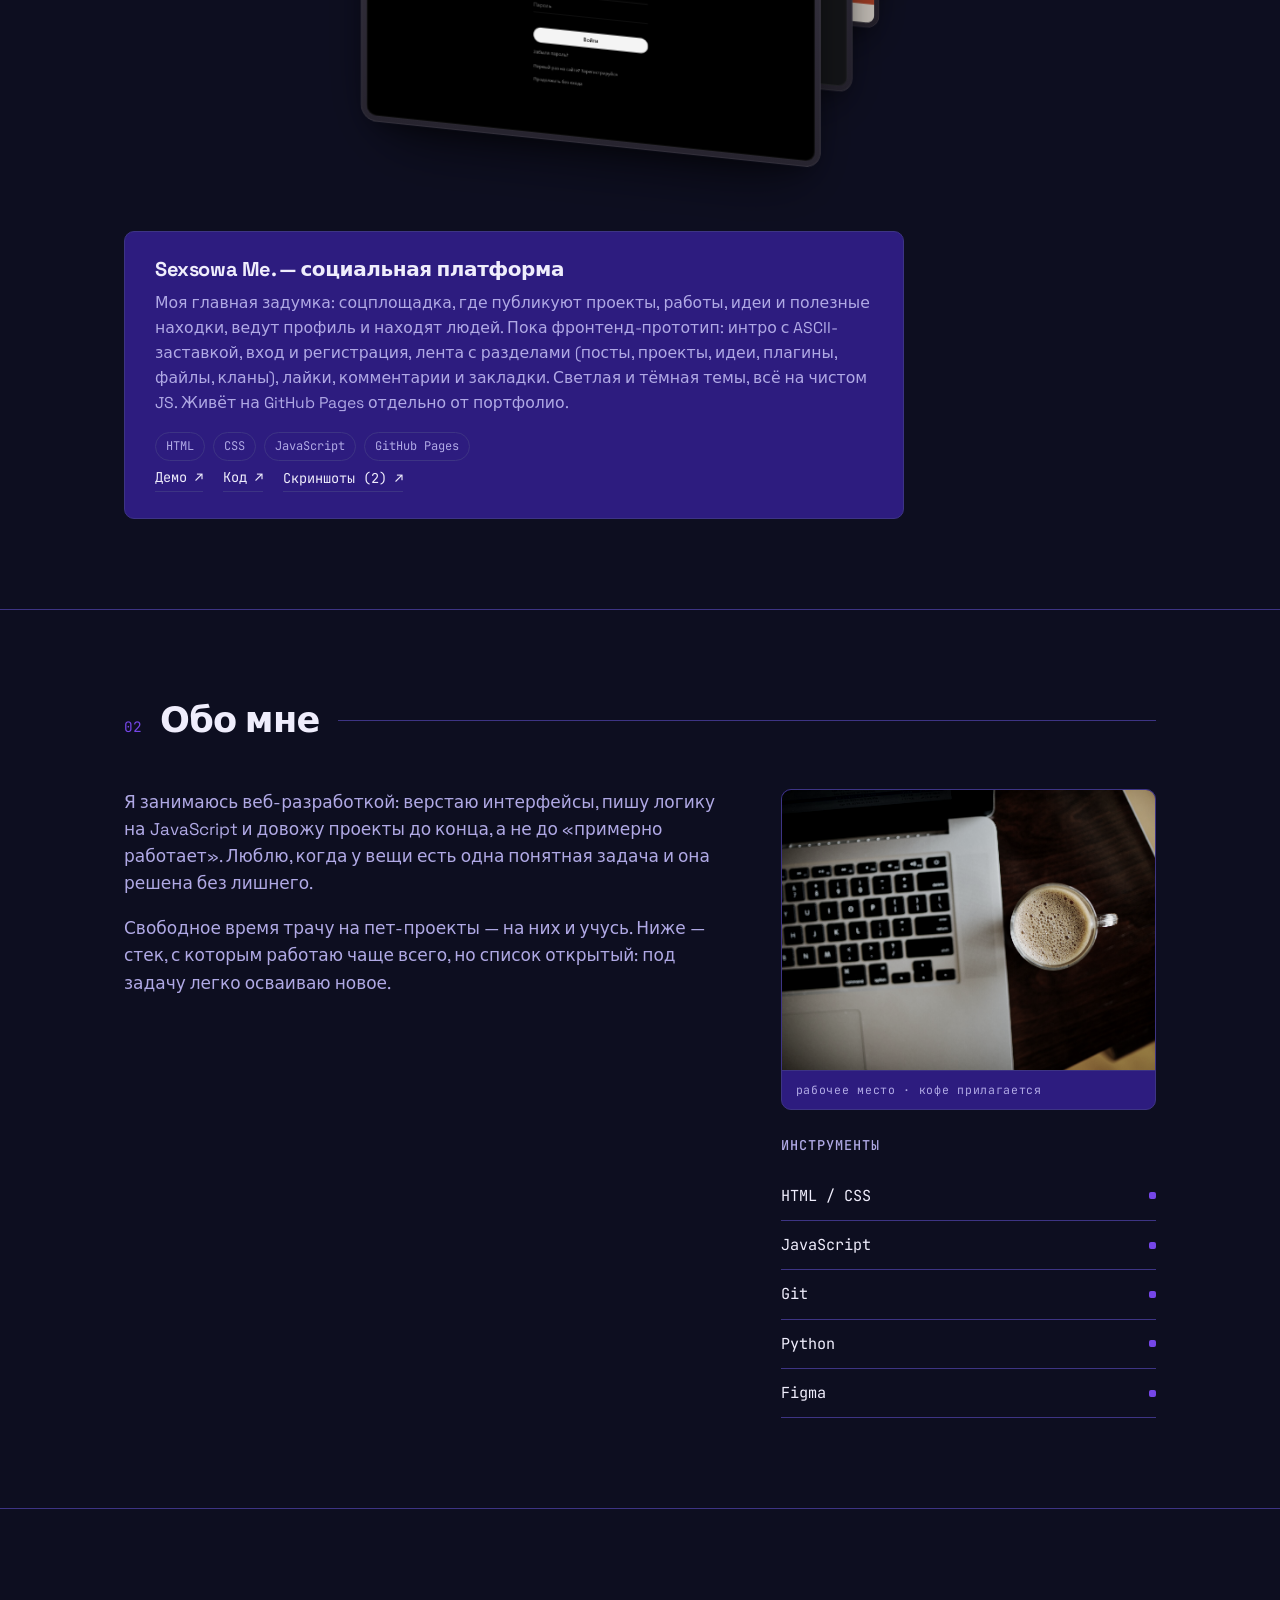
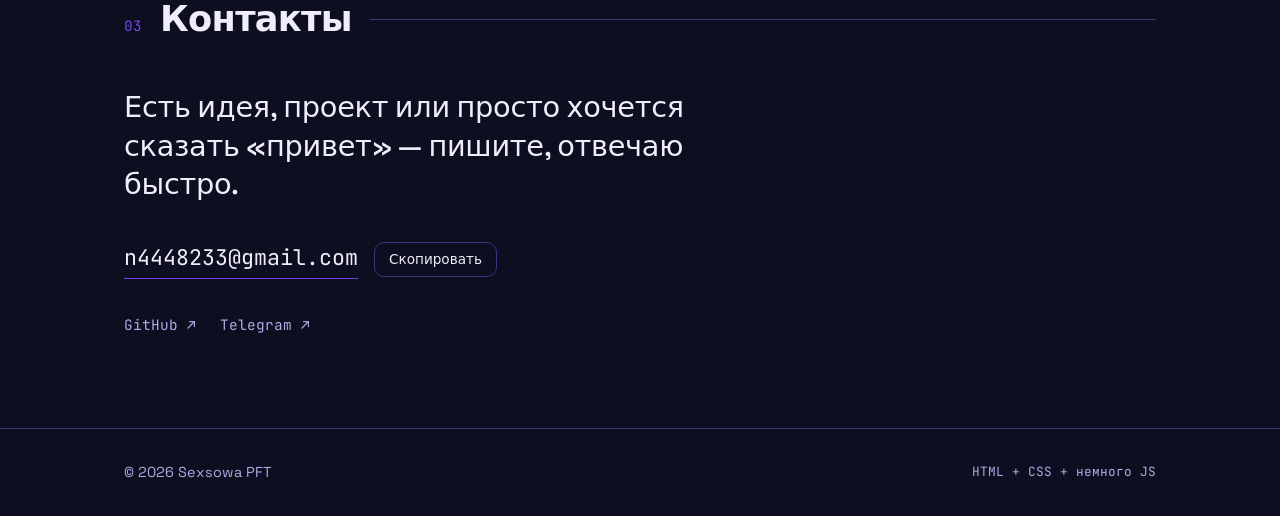
==== commit b32f544b: "Фон зоны проектов — LightRays (WebGL-лучи) за колодой" ====
--- a/index.html
+++ b/index.html
@@ -75,6 +75,8 @@
     <!-- ===== Проекты =====
          Сами проекты лежат в js/data.js — добавляй и меняй их там. -->
     <section class="section" id="projects">
+      <!-- Фон: LightRays (WebGL-лучи) -->
+      <div class="projects-rays" aria-hidden="true"></div>
       <div class="container">
         <div class="section-head">
           <span class="section-num mono">01</span>
@@ -175,6 +177,7 @@
 
   <script src="js/data.js"></script>
   <script src="js/ghost-fibers.js"></script>
+  <script src="js/light-rays.js"></script>
   <script src="js/card-swap.js"></script>
   <script src="js/main.js"></script>
 </body>
--- a/css/style.css
+++ b/css/style.css
@@ -1328,3 +1328,34 @@
   box-shadow: inset 0 0 0 1px var(--swap-media-edge);
   pointer-events: none;
 }
+
+/* ---------- LightRays в зоне проектов ---------- */
+
+.projects-rays {
+  position: absolute;
+  inset: 0;
+  z-index: 0;
+  pointer-events: none;
+  overflow: hidden;
+}
+
+.light-rays {
+  position: relative;
+  width: 100%;
+  height: 100%;
+  overflow: hidden;
+  pointer-events: none;
+}
+
+.light-rays__canvas {
+  position: absolute;
+  inset: 0;
+  display: block;
+  width: 100%;
+  height: 100%;
+}
+
+#projects .container {
+  position: relative;
+  z-index: 1;
+}
